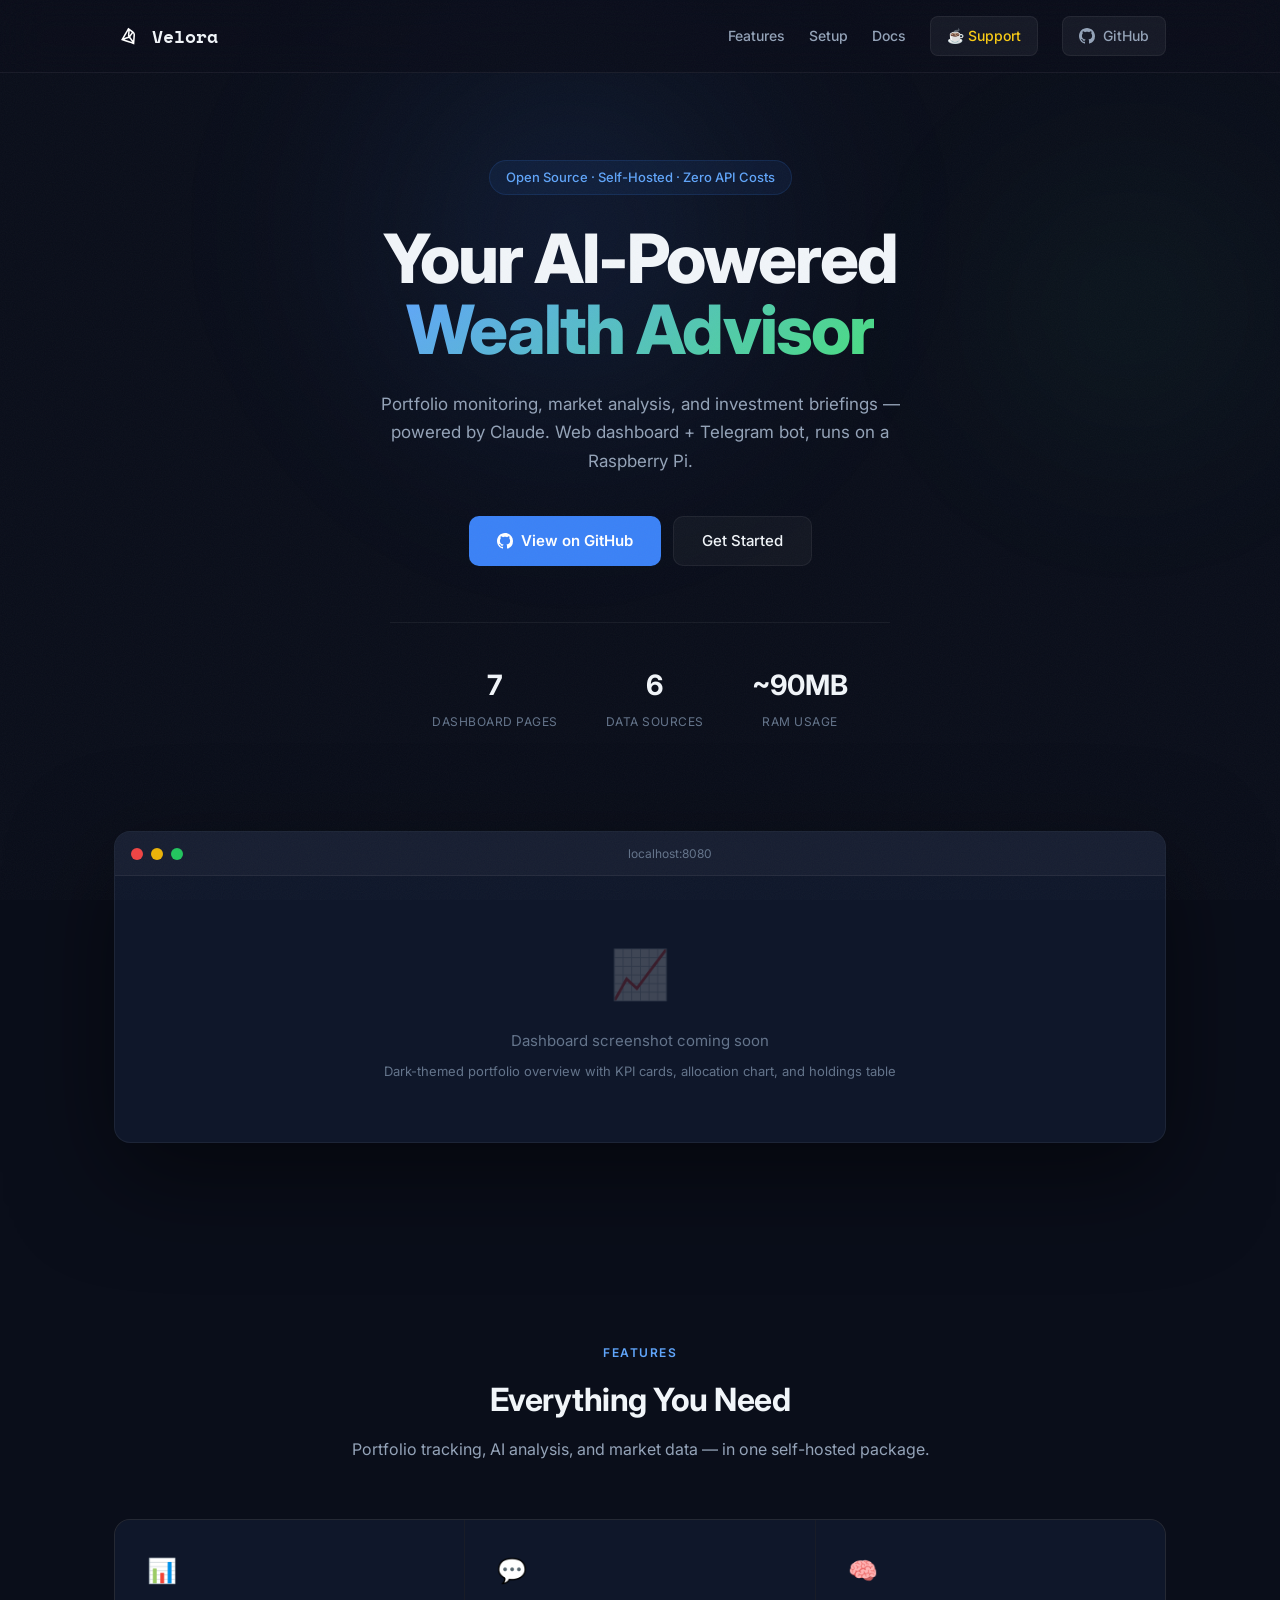
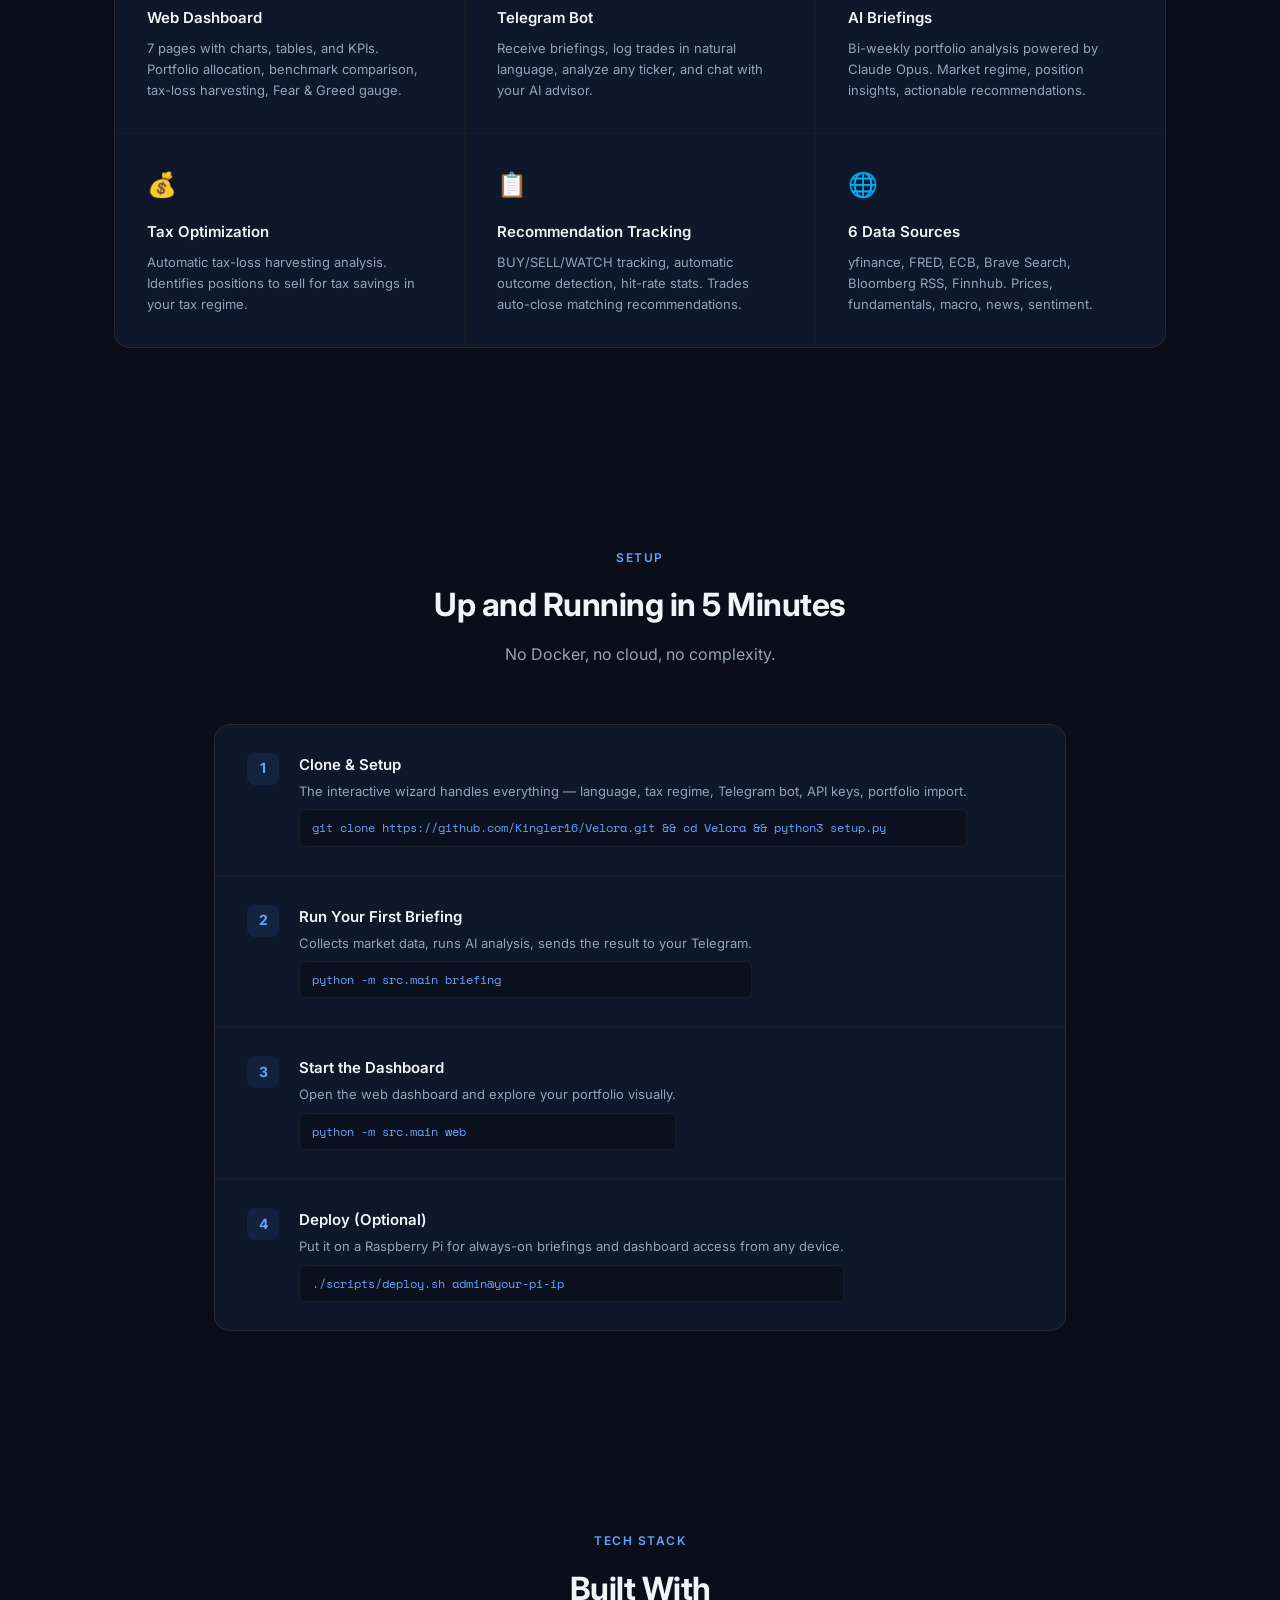
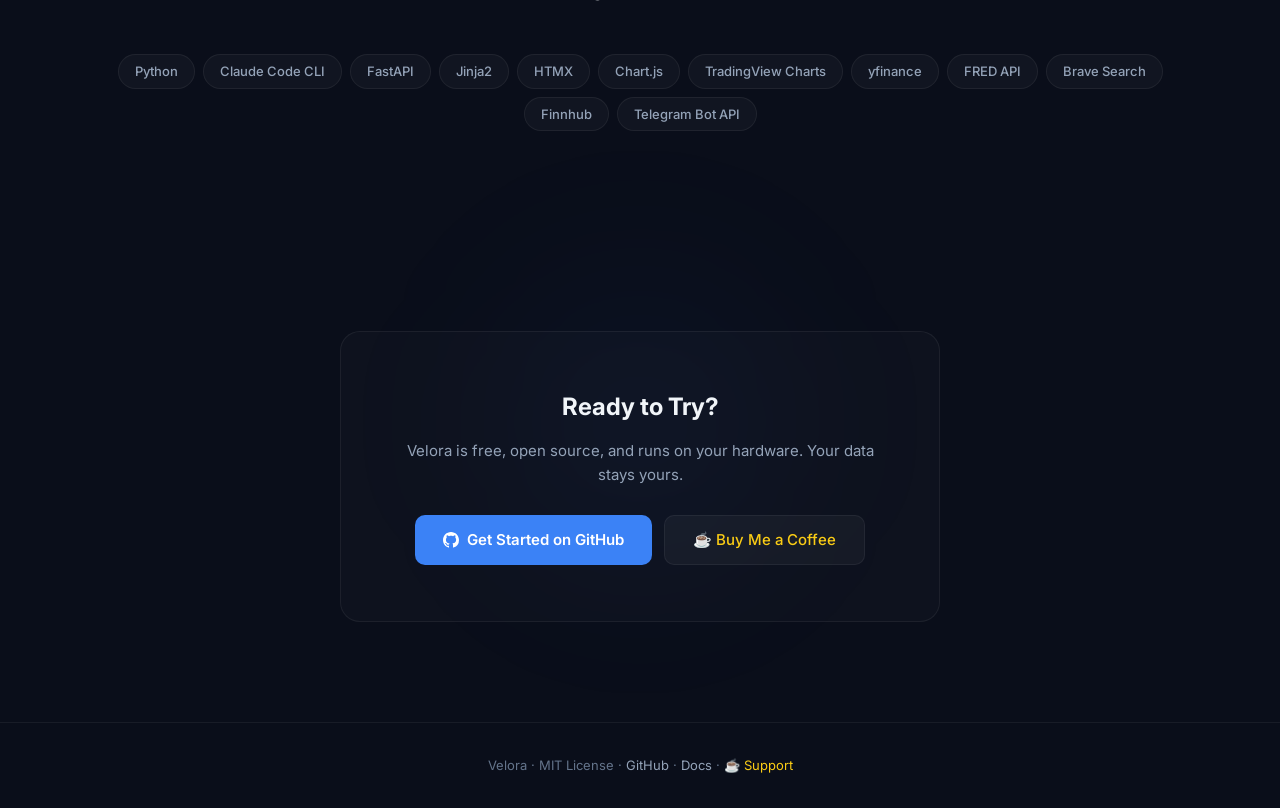
==== docs/index.html @ 0d7aa4a7 "Favicon: Multi-Size-PNGs + SVG mit evenodd-Cutouts für jeden Tab-BG Browser-Tabs zeigten das alte Lo" ====
<!DOCTYPE html>
<html lang="en">
<head>
    <meta charset="UTF-8">
    <meta name="viewport" content="width=device-width, initial-scale=1.0">
    <title>Velora — AI-Powered Wealth Advisor</title>
    <meta name="description" content="Self-hosted AI wealth advisor with web dashboard and Telegram bot. Portfolio tracking, market analysis, and investment briefings powered by Claude.">
    <meta property="og:title" content="Velora — AI-Powered Wealth Advisor">
    <meta property="og:description" content="Self-hosted portfolio tracker with AI briefings, dark-themed dashboard, and Telegram bot. Runs on Raspberry Pi.">
    <meta property="og:type" content="website">
    <meta property="og:url" content="https://kingler16.github.io/velora">
    <link rel="icon" type="image/svg+xml" href="logo.svg?v=3">
    <link rel="icon" type="image/png" sizes="32x32" href="favicon-32.png?v=3">
    <link rel="apple-touch-icon" sizes="180x180" href="apple-touch-icon.png?v=3">
    <link rel="shortcut icon" href="favicon-32.png?v=3">
    <link rel="preconnect" href="https://fonts.googleapis.com">
    <link href="https://fonts.googleapis.com/css2?family=Inter:wght@400;500;600;700;800&family=Space+Mono:wght@700&display=swap" rel="stylesheet">
    <style>
        :root {
            --bg: #0a0e1a;
            --bg2: #0f172a;
            --bg3: #1e293b;
            --border: rgba(255,255,255,0.06);
            --text: #f1f5f9;
            --text2: #94a3b8;
            --text3: #64748b;
            --accent: #3b82f6;
            --accent2: #60a5fa;
            --green: #4ade80;
        }

        * { margin: 0; padding: 0; box-sizing: border-box; }

        body {
            font-family: 'Inter', -apple-system, sans-serif;
            background: var(--bg);
            color: var(--text);
            line-height: 1.6;
            overflow-x: hidden;
        }

        /* ─── Grain Overlay ─── */
        body::after {
            content: '';
            position: fixed;
            inset: 0;
            z-index: 9999;
            pointer-events: none;
            opacity: 0.035;
            background-image: url("data:image/svg+xml,%3Csvg viewBox='0 0 256 256' xmlns='http://www.w3.org/2000/svg'%3E%3Cfilter id='noise'%3E%3CfeTurbulence type='fractalNoise' baseFrequency='0.9' numOctaves='4' stitchTiles='stitch'/%3E%3C/filter%3E%3Crect width='100%25' height='100%25' filter='url(%23noise)'/%3E%3C/svg%3E");
            background-repeat: repeat;
            background-size: 256px;
        }

        /* ─── Nav ─── */
        nav {
            position: fixed;
            top: 0;
            width: 100%;
            z-index: 100;
            padding: 16px 0;
            background: rgba(10, 14, 26, 0.7);
            backdrop-filter: blur(24px);
            -webkit-backdrop-filter: blur(24px);
            border-bottom: 1px solid var(--border);
        }

        .nav-inner {
            max-width: 1100px;
            margin: 0 auto;
            padding: 0 24px;
            display: flex;
            justify-content: space-between;
            align-items: center;
        }

        .nav-brand {
            font-family: 'Space Mono', monospace;
            font-size: 18px;
            font-weight: 700;
            color: var(--text);
            text-decoration: none;
            display: flex;
            align-items: center;
            gap: 10px;
        }

        .nav-logo {
            width: 28px;
            height: 28px;
            display: flex;
            align-items: center;
            justify-content: center;
        }

        .nav-logo svg { width: 100%; height: 100%; }

        .nav-links {
            display: flex;
            gap: 24px;
            align-items: center;
        }

        .nav-links a {
            color: var(--text2);
            text-decoration: none;
            font-size: 14px;
            font-weight: 500;
            transition: color 0.2s;
        }

        .nav-links a:hover { color: var(--text); }

        .btn-nav {
            display: inline-flex;
            align-items: center;
            gap: 8px;
            padding: 8px 16px;
            background: rgba(255,255,255,0.05);
            border: 1px solid var(--border);
            border-radius: 8px;
            color: var(--text);
            text-decoration: none;
            font-size: 14px;
            font-weight: 500;
            transition: all 0.2s;
        }

        .btn-nav:hover { background: rgba(255,255,255,0.08); }

        /* ─── Hero ─── */
        .hero {
            padding: 160px 24px 100px;
            text-align: center;
            position: relative;
            overflow: hidden;
        }

        /* Grainy gradient blobs */
        .hero::before {
            content: '';
            position: absolute;
            top: -120px;
            left: 50%;
            transform: translateX(-60%);
            width: 700px;
            height: 700px;
            background: radial-gradient(circle, rgba(59, 130, 246, 0.12) 0%, rgba(59, 130, 246, 0.03) 40%, transparent 70%);
            filter: blur(60px);
            pointer-events: none;
        }

        .hero::after {
            content: '';
            position: absolute;
            top: 60px;
            right: -100px;
            width: 500px;
            height: 500px;
            background: radial-gradient(circle, rgba(74, 222, 128, 0.06) 0%, transparent 60%);
            filter: blur(80px);
            pointer-events: none;
        }

        .hero-content { position: relative; z-index: 1; }

        .hero-badge {
            display: inline-flex;
            align-items: center;
            gap: 8px;
            padding: 6px 16px;
            background: rgba(59, 130, 246, 0.08);
            border: 1px solid rgba(59, 130, 246, 0.15);
            border-radius: 100px;
            font-size: 13px;
            font-weight: 500;
            color: var(--accent2);
            margin-bottom: 28px;
        }

        .hero h1 {
            font-size: clamp(38px, 6vw, 68px);
            font-weight: 800;
            letter-spacing: -2px;
            line-height: 1.05;
            margin-bottom: 24px;
        }

        .hero h1 .gradient {
            background: linear-gradient(135deg, var(--accent2), var(--green));
            -webkit-background-clip: text;
            -webkit-text-fill-color: transparent;
            background-clip: text;
        }

        .hero p {
            font-size: 17px;
            color: var(--text2);
            max-width: 560px;
            margin: 0 auto 40px;
            line-height: 1.7;
        }

        .hero-buttons {
            display: flex;
            gap: 12px;
            justify-content: center;
            flex-wrap: wrap;
        }

        .btn-primary {
            display: inline-flex;
            align-items: center;
            gap: 8px;
            padding: 12px 28px;
            background: var(--accent);
            border-radius: 10px;
            color: white;
            text-decoration: none;
            font-size: 15px;
            font-weight: 600;
            transition: all 0.2s;
        }

        .btn-primary:hover { background: var(--accent2); transform: translateY(-1px); }

        .btn-secondary {
            display: inline-flex;
            align-items: center;
            gap: 8px;
            padding: 12px 28px;
            background: rgba(255,255,255,0.04);
            border: 1px solid var(--border);
            border-radius: 10px;
            color: var(--text);
            text-decoration: none;
            font-size: 15px;
            font-weight: 500;
            transition: all 0.2s;
        }

        .btn-secondary:hover { background: rgba(255,255,255,0.07); }

        .hero-stats {
            display: flex;
            gap: 48px;
            justify-content: center;
            margin-top: 56px;
            padding-top: 40px;
            border-top: 1px solid var(--border);
            max-width: 500px;
            margin-left: auto;
            margin-right: auto;
        }

        .stat-value { font-size: 28px; font-weight: 700; }
        .stat-label { font-size: 12px; color: var(--text3); margin-top: 4px; text-transform: uppercase; letter-spacing: 0.5px; }

        /* ─── Screenshot ─── */
        .screenshot-section {
            padding: 0 24px 100px;
            max-width: 1100px;
            margin: 0 auto;
        }

        .screenshot-wrapper {
            border-radius: 16px;
            border: 1px solid var(--border);
            overflow: hidden;
            box-shadow: 0 32px 100px rgba(0, 0, 0, 0.5);
            background: var(--bg2);
        }

        .screenshot-bar {
            display: flex;
            align-items: center;
            gap: 8px;
            padding: 12px 16px;
            background: rgba(255,255,255,0.03);
            border-bottom: 1px solid var(--border);
        }

        .screenshot-dot { width: 12px; height: 12px; border-radius: 50%; }

        .screenshot-url {
            flex: 1;
            text-align: center;
            font-size: 12px;
            color: var(--text3);
        }

        .screenshot-placeholder {
            padding: 60px 40px;
            text-align: center;
            color: var(--text3);
            font-size: 15px;
        }

        /* ─── Features ─── */
        .features {
            padding: 100px 24px;
            max-width: 1100px;
            margin: 0 auto;
        }

        .section-label {
            font-size: 12px;
            font-weight: 600;
            text-transform: uppercase;
            letter-spacing: 1.5px;
            color: var(--accent2);
            text-align: center;
            margin-bottom: 12px;
        }

        .section-title {
            font-size: 32px;
            font-weight: 700;
            text-align: center;
            margin-bottom: 12px;
            letter-spacing: -0.5px;
        }

        .section-sub {
            font-size: 16px;
            color: var(--text2);
            text-align: center;
            margin-bottom: 56px;
        }

        .features-grid {
            display: grid;
            grid-template-columns: repeat(3, 1fr);
            gap: 1px;
            background: var(--border);
            border: 1px solid var(--border);
            border-radius: 16px;
            overflow: hidden;
        }

        .feature-card {
            background: var(--bg2);
            padding: 32px;
            transition: background 0.2s;
        }

        .feature-card:hover { background: rgba(15, 23, 42, 0.8); }

        .feature-icon {
            font-size: 24px;
            margin-bottom: 16px;
        }

        .feature-card h3 {
            font-size: 15px;
            font-weight: 600;
            margin-bottom: 8px;
        }

        .feature-card p {
            font-size: 13px;
            color: var(--text2);
            line-height: 1.6;
        }

        /* ─── How It Works ─── */
        .how-it-works {
            padding: 100px 24px;
            max-width: 900px;
            margin: 0 auto;
        }

        .steps {
            display: grid;
            gap: 2px;
            margin-top: 56px;
            background: var(--border);
            border-radius: 16px;
            overflow: hidden;
            border: 1px solid var(--border);
        }

        .step {
            display: flex;
            gap: 20px;
            align-items: flex-start;
            padding: 28px 32px;
            background: var(--bg2);
        }

        .step-num {
            width: 32px;
            height: 32px;
            background: rgba(59, 130, 246, 0.1);
            border-radius: 8px;
            display: flex;
            align-items: center;
            justify-content: center;
            font-size: 14px;
            font-weight: 700;
            color: var(--accent2);
            flex-shrink: 0;
        }

        .step-content h3 { font-size: 15px; font-weight: 600; margin-bottom: 4px; }
        .step-content p { font-size: 13px; color: var(--text2); }

        .step-code {
            margin-top: 8px;
            padding: 8px 12px;
            background: rgba(0,0,0,0.3);
            border: 1px solid var(--border);
            border-radius: 6px;
            font-family: 'Space Mono', 'SF Mono', monospace;
            font-size: 12px;
            color: var(--accent2);
        }

        /* ─── Tech Stack ─── */
        .tech-stack {
            padding: 100px 24px;
            max-width: 1100px;
            margin: 0 auto;
        }

        .tech-grid {
            display: flex;
            flex-wrap: wrap;
            gap: 8px;
            justify-content: center;
            margin-top: 40px;
        }

        .tech-tag {
            padding: 6px 16px;
            background: rgba(255,255,255,0.03);
            border: 1px solid var(--border);
            border-radius: 100px;
            font-size: 13px;
            font-weight: 500;
            color: var(--text2);
        }

        /* ─── CTA ─── */
        .cta {
            padding: 100px 24px;
            text-align: center;
            position: relative;
        }

        .cta::before {
            content: '';
            position: absolute;
            bottom: 100px;
            left: 50%;
            transform: translateX(-50%);
            width: 600px;
            height: 400px;
            background: radial-gradient(circle, rgba(59, 130, 246, 0.06) 0%, transparent 60%);
            filter: blur(80px);
            pointer-events: none;
        }

        .cta-box {
            max-width: 600px;
            margin: 0 auto;
            padding: 56px 48px;
            background: rgba(255,255,255,0.02);
            border: 1px solid var(--border);
            border-radius: 20px;
            position: relative;
            overflow: hidden;
        }

        .cta-box::before {
            content: '';
            position: absolute;
            top: -1px;
            left: 0;
            right: 0;
            height: 1px;
            background: linear-gradient(90deg, transparent, var(--accent), transparent);
        }

        .cta h2 { font-size: 24px; font-weight: 700; margin-bottom: 12px; }
        .cta p { font-size: 15px; color: var(--text2); margin-bottom: 28px; }

        /* ─── Footer ─── */
        footer {
            padding: 32px 24px;
            text-align: center;
            font-size: 13px;
            color: var(--text3);
            border-top: 1px solid var(--border);
        }

        footer a { color: var(--text2); text-decoration: none; }
        footer a:hover { color: var(--text); }

        /* ─── Responsive ─── */
        @media (max-width: 768px) {
            .features-grid { grid-template-columns: 1fr; }
            .hero-stats { gap: 24px; }
            .nav-links { display: none; }
        }

        @media (max-width: 480px) {
            .hero h1 { font-size: 32px; }
            .hero-buttons { flex-direction: column; align-items: center; }
            .step { flex-direction: column; gap: 12px; }
        }
    </style>
</head>
<body>

<!-- Nav -->
<nav>
    <div class="nav-inner">
        <a href="#" class="nav-brand">
            <div class="nav-logo"><svg viewBox="0 0 2048 2048"><path fill="#ffffff" fill-rule="evenodd" transform="matrix(0.999999 0.0015439 -0.0015439 0.999999 3.16211 0)" d="M1041.98 416.742C1074.01 441.607 1107.58 466.052 1140.05 490.534L1321.44 627.633L1391.64 680.601C1418.19 700.639 1446.27 720.963 1468.31 746.188C1503.13 786.513 1525.37 836.157 1532.29 888.985C1538.15 931.972 1532.99 980.564 1529.87 1024.19L1518.85 1171.86L1483.48 1637.31C1453.32 1625.45 1411.48 1613.15 1379.97 1602.11C1297.68 1573.27 1213.63 1546.87 1131.44 1517.77C1050.05 1491.44 967.012 1461.9 885.821 1434.44L517.739 1309.7C545.59 1261.47 573.754 1213.42 602.228 1165.55L769.586 880.258L946.234 579.714C977.953 525.734 1009.61 470.181 1041.98 416.742Z M1100.19 1160.16C1105.33 1162.64 1326.18 1443.46 1351.86 1473.51C1333.96 1468.45 1302.53 1456.44 1283.8 1450.09C1224.23 1429.37 1164.54 1409.02 1104.72 1389.05C1071.14 1378.95 1028.86 1363.16 994.885 1351.55L770.822 1274.92C800.483 1265.13 832.285 1253.27 862.113 1242.91L1100.19 1160.16Z M1388.18 826.603C1415.69 858.213 1424.15 915.626 1420.4 955.939C1417.48 987.318 1414.85 1018.99 1412.61 1050.4L1392.4 1342.2C1386.02 1335.5 1375.54 1321.07 1369.15 1313.07L1319.27 1251.06L1192.04 1093.45C1260.17 1008.51 1321.45 911.945 1388.18 826.603Z M1032.22 662.594C1038.91 680.501 1035.35 715.14 1033.53 734.057C1029.57 774 1025.41 813.922 1021.04 853.821C1012.54 932.314 1002.63 984.888 1039.89 1060.69C1005.96 1073.97 965.211 1087.01 930.477 1099.15L752.679 1161.98C744.955 1164.67 737.199 1167.27 729.413 1169.78C740.227 1149.78 755.237 1126.07 767.073 1106.26L836.782 989.445L1032.22 662.594Z M1143.51 636.445C1156.88 644.596 1182.49 664.665 1195.65 674.624C1230.41 700.957 1264.89 727.667 1299.07 754.75C1287.35 768.991 1273.7 788.79 1262.91 803.95L1194.24 902.519C1175.1 929.588 1153.47 959.712 1133.39 985.91C1120.04 935.72 1128.13 918.168 1133.08 867.244L1141.96 773.391C1147.11 718.632 1151.63 691.222 1143.51 636.445Z"/></svg></div>
            Velora
        </a>
        <div class="nav-links">
            <a href="#features">Features</a>
            <a href="#how-it-works">Setup</a>
            <a href="https://github.com/Kingler16/Velora/wiki">Docs</a>
            <a href="https://buymeacoffee.com/kingler16" class="btn-nav" style="color: #facc15;">&#9749; Support</a>
            <a href="https://github.com/Kingler16/Velora" class="btn-nav">
                <svg width="16" height="16" viewBox="0 0 16 16" fill="currentColor"><path d="M8 0C3.58 0 0 3.58 0 8c0 3.54 2.29 6.53 5.47 7.59.4.07.55-.17.55-.38 0-.19-.01-.82-.01-1.49-2.01.37-2.53-.49-2.69-.94-.09-.23-.48-.94-.82-1.13-.28-.15-.68-.52-.01-.53.63-.01 1.08.58 1.23.82.72 1.21 1.87.87 2.33.66.07-.52.28-.87.51-1.07-1.78-.2-3.64-.89-3.64-3.95 0-.87.31-1.59.82-2.15-.08-.2-.36-1.02.08-2.12 0 0 .67-.21 2.2.82.64-.18 1.32-.27 2-.27.68 0 1.36.09 2 .27 1.53-1.04 2.2-.82 2.2-.82.44 1.1.16 1.92.08 2.12.51.56.82 1.27.82 2.15 0 3.07-1.87 3.75-3.65 3.95.29.25.54.73.54 1.48 0 1.07-.01 1.93-.01 2.2 0 .21.15.46.55.38A8.013 8.013 0 0016 8c0-4.42-3.58-8-8-8z"/></svg>
                GitHub
            </a>
        </div>
    </div>
</nav>

<!-- Hero -->
<section class="hero">
    <div class="hero-content">
        <div class="hero-badge">Open Source &middot; Self-Hosted &middot; Zero API Costs</div>
        <h1>Your AI-Powered<br><span class="gradient">Wealth Advisor</span></h1>
        <p>Portfolio monitoring, market analysis, and investment briefings — powered by Claude. Web dashboard + Telegram bot, runs on a Raspberry Pi.</p>
        <div class="hero-buttons">
            <a href="https://github.com/Kingler16/Velora" class="btn-primary">
                <svg width="16" height="16" viewBox="0 0 16 16" fill="currentColor"><path d="M8 0C3.58 0 0 3.58 0 8c0 3.54 2.29 6.53 5.47 7.59.4.07.55-.17.55-.38 0-.19-.01-.82-.01-1.49-2.01.37-2.53-.49-2.69-.94-.09-.23-.48-.94-.82-1.13-.28-.15-.68-.52-.01-.53.63-.01 1.08.58 1.23.82.72 1.21 1.87.87 2.33.66.07-.52.28-.87.51-1.07-1.78-.2-3.64-.89-3.64-3.95 0-.87.31-1.59.82-2.15-.08-.2-.36-1.02.08-2.12 0 0 .67-.21 2.2.82.64-.18 1.32-.27 2-.27.68 0 1.36.09 2 .27 1.53-1.04 2.2-.82 2.2-.82.44 1.1.16 1.92.08 2.12.51.56.82 1.27.82 2.15 0 3.07-1.87 3.75-3.65 3.95.29.25.54.73.54 1.48 0 1.07-.01 1.93-.01 2.2 0 .21.15.46.55.38A8.013 8.013 0 0016 8c0-4.42-3.58-8-8-8z"/></svg>
                View on GitHub
            </a>
            <a href="https://github.com/Kingler16/Velora/wiki/Getting-Started" class="btn-secondary">Get Started</a>
        </div>
        <div class="hero-stats">
            <div>
                <div class="stat-value">7</div>
                <div class="stat-label">Dashboard Pages</div>
            </div>
            <div>
                <div class="stat-value">6</div>
                <div class="stat-label">Data Sources</div>
            </div>
            <div>
                <div class="stat-value">~90MB</div>
                <div class="stat-label">RAM Usage</div>
            </div>
        </div>
    </div>
</section>

<!-- Screenshot -->
<section class="screenshot-section">
    <div class="screenshot-wrapper">
        <div class="screenshot-bar">
            <div class="screenshot-dot" style="background:#ef4444;"></div>
            <div class="screenshot-dot" style="background:#eab308;"></div>
            <div class="screenshot-dot" style="background:#22c55e;"></div>
            <div class="screenshot-url">localhost:8080</div>
        </div>
        <div class="screenshot-placeholder">
            <p style="font-size: 48px; margin-bottom: 16px; opacity: 0.2;">&#128200;</p>
            <p>Dashboard screenshot coming soon</p>
            <p style="font-size: 13px; margin-top: 8px;">Dark-themed portfolio overview with KPI cards, allocation chart, and holdings table</p>
        </div>
    </div>
</section>

<!-- Features -->
<section class="features" id="features">
    <p class="section-label">Features</p>
    <h2 class="section-title">Everything You Need</h2>
    <p class="section-sub">Portfolio tracking, AI analysis, and market data — in one self-hosted package.</p>

    <div class="features-grid">
        <div class="feature-card">
            <div class="feature-icon">&#128202;</div>
            <h3>Web Dashboard</h3>
            <p>7 pages with charts, tables, and KPIs. Portfolio allocation, benchmark comparison, tax-loss harvesting, Fear & Greed gauge.</p>
        </div>
        <div class="feature-card">
            <div class="feature-icon">&#128172;</div>
            <h3>Telegram Bot</h3>
            <p>Receive briefings, log trades in natural language, analyze any ticker, and chat with your AI advisor.</p>
        </div>
        <div class="feature-card">
            <div class="feature-icon">&#129504;</div>
            <h3>AI Briefings</h3>
            <p>Bi-weekly portfolio analysis powered by Claude Opus. Market regime, position insights, actionable recommendations.</p>
        </div>
        <div class="feature-card">
            <div class="feature-icon">&#128176;</div>
            <h3>Tax Optimization</h3>
            <p>Automatic tax-loss harvesting analysis. Identifies positions to sell for tax savings in your tax regime.</p>
        </div>
        <div class="feature-card">
            <div class="feature-icon">&#128203;</div>
            <h3>Recommendation Tracking</h3>
            <p>BUY/SELL/WATCH tracking, automatic outcome detection, hit-rate stats. Trades auto-close matching recommendations.</p>
        </div>
        <div class="feature-card">
            <div class="feature-icon">&#127760;</div>
            <h3>6 Data Sources</h3>
            <p>yfinance, FRED, ECB, Brave Search, Bloomberg RSS, Finnhub. Prices, fundamentals, macro, news, sentiment.</p>
        </div>
    </div>
</section>

<!-- How It Works -->
<section class="how-it-works" id="how-it-works">
    <p class="section-label">Setup</p>
    <h2 class="section-title">Up and Running in 5 Minutes</h2>
    <p class="section-sub">No Docker, no cloud, no complexity.</p>

    <div class="steps">
        <div class="step">
            <div class="step-num">1</div>
            <div class="step-content">
                <h3>Clone & Setup</h3>
                <p>The interactive wizard handles everything — language, tax regime, Telegram bot, API keys, portfolio import.</p>
                <div class="step-code">git clone https://github.com/Kingler16/Velora.git && cd Velora && python3 setup.py</div>
            </div>
        </div>
        <div class="step">
            <div class="step-num">2</div>
            <div class="step-content">
                <h3>Run Your First Briefing</h3>
                <p>Collects market data, runs AI analysis, sends the result to your Telegram.</p>
                <div class="step-code">python -m src.main briefing</div>
            </div>
        </div>
        <div class="step">
            <div class="step-num">3</div>
            <div class="step-content">
                <h3>Start the Dashboard</h3>
                <p>Open the web dashboard and explore your portfolio visually.</p>
                <div class="step-code">python -m src.main web</div>
            </div>
        </div>
        <div class="step">
            <div class="step-num">4</div>
            <div class="step-content">
                <h3>Deploy (Optional)</h3>
                <p>Put it on a Raspberry Pi for always-on briefings and dashboard access from any device.</p>
                <div class="step-code">./scripts/deploy.sh admin@your-pi-ip</div>
            </div>
        </div>
    </div>
</section>

<!-- Tech Stack -->
<section class="tech-stack">
    <p class="section-label">Tech Stack</p>
    <h2 class="section-title">Built With</h2>
    <div class="tech-grid">
        <span class="tech-tag">Python</span>
        <span class="tech-tag">Claude Code CLI</span>
        <span class="tech-tag">FastAPI</span>
        <span class="tech-tag">Jinja2</span>
        <span class="tech-tag">HTMX</span>
        <span class="tech-tag">Chart.js</span>
        <span class="tech-tag">TradingView Charts</span>
        <span class="tech-tag">yfinance</span>
        <span class="tech-tag">FRED API</span>
        <span class="tech-tag">Brave Search</span>
        <span class="tech-tag">Finnhub</span>
        <span class="tech-tag">Telegram Bot API</span>
    </div>
</section>

<!-- CTA -->
<section class="cta">
    <div class="cta-box">
        <h2>Ready to Try?</h2>
        <p>Velora is free, open source, and runs on your hardware. Your data stays yours.</p>
        <div style="display: flex; gap: 12px; justify-content: center; flex-wrap: wrap;">
            <a href="https://github.com/Kingler16/Velora" class="btn-primary">
                <svg width="16" height="16" viewBox="0 0 16 16" fill="currentColor"><path d="M8 0C3.58 0 0 3.58 0 8c0 3.54 2.29 6.53 5.47 7.59.4.07.55-.17.55-.38 0-.19-.01-.82-.01-1.49-2.01.37-2.53-.49-2.69-.94-.09-.23-.48-.94-.82-1.13-.28-.15-.68-.52-.01-.53.63-.01 1.08.58 1.23.82.72 1.21 1.87.87 2.33.66.07-.52.28-.87.51-1.07-1.78-.2-3.64-.89-3.64-3.95 0-.87.31-1.59.82-2.15-.08-.2-.36-1.02.08-2.12 0 0 .67-.21 2.2.82.64-.18 1.32-.27 2-.27.68 0 1.36.09 2 .27 1.53-1.04 2.2-.82 2.2-.82.44 1.1.16 1.92.08 2.12.51.56.82 1.27.82 2.15 0 3.07-1.87 3.75-3.65 3.95.29.25.54.73.54 1.48 0 1.07-.01 1.93-.01 2.2 0 .21.15.46.55.38A8.013 8.013 0 0016 8c0-4.42-3.58-8-8-8z"/></svg>
                Get Started on GitHub
            </a>
            <a href="https://buymeacoffee.com/kingler16" class="btn-secondary" style="color: #facc15;">&#9749; Buy Me a Coffee</a>
        </div>
    </div>
</section>

<!-- Footer -->
<footer>
    <p>Velora &middot; MIT License &middot; <a href="https://github.com/Kingler16/Velora">GitHub</a> &middot; <a href="https://github.com/Kingler16/Velora/wiki">Docs</a> &middot; <a href="https://buymeacoffee.com/kingler16" style="color: #facc15;">&#9749; Support</a></p>
</footer>

</body>
</html>
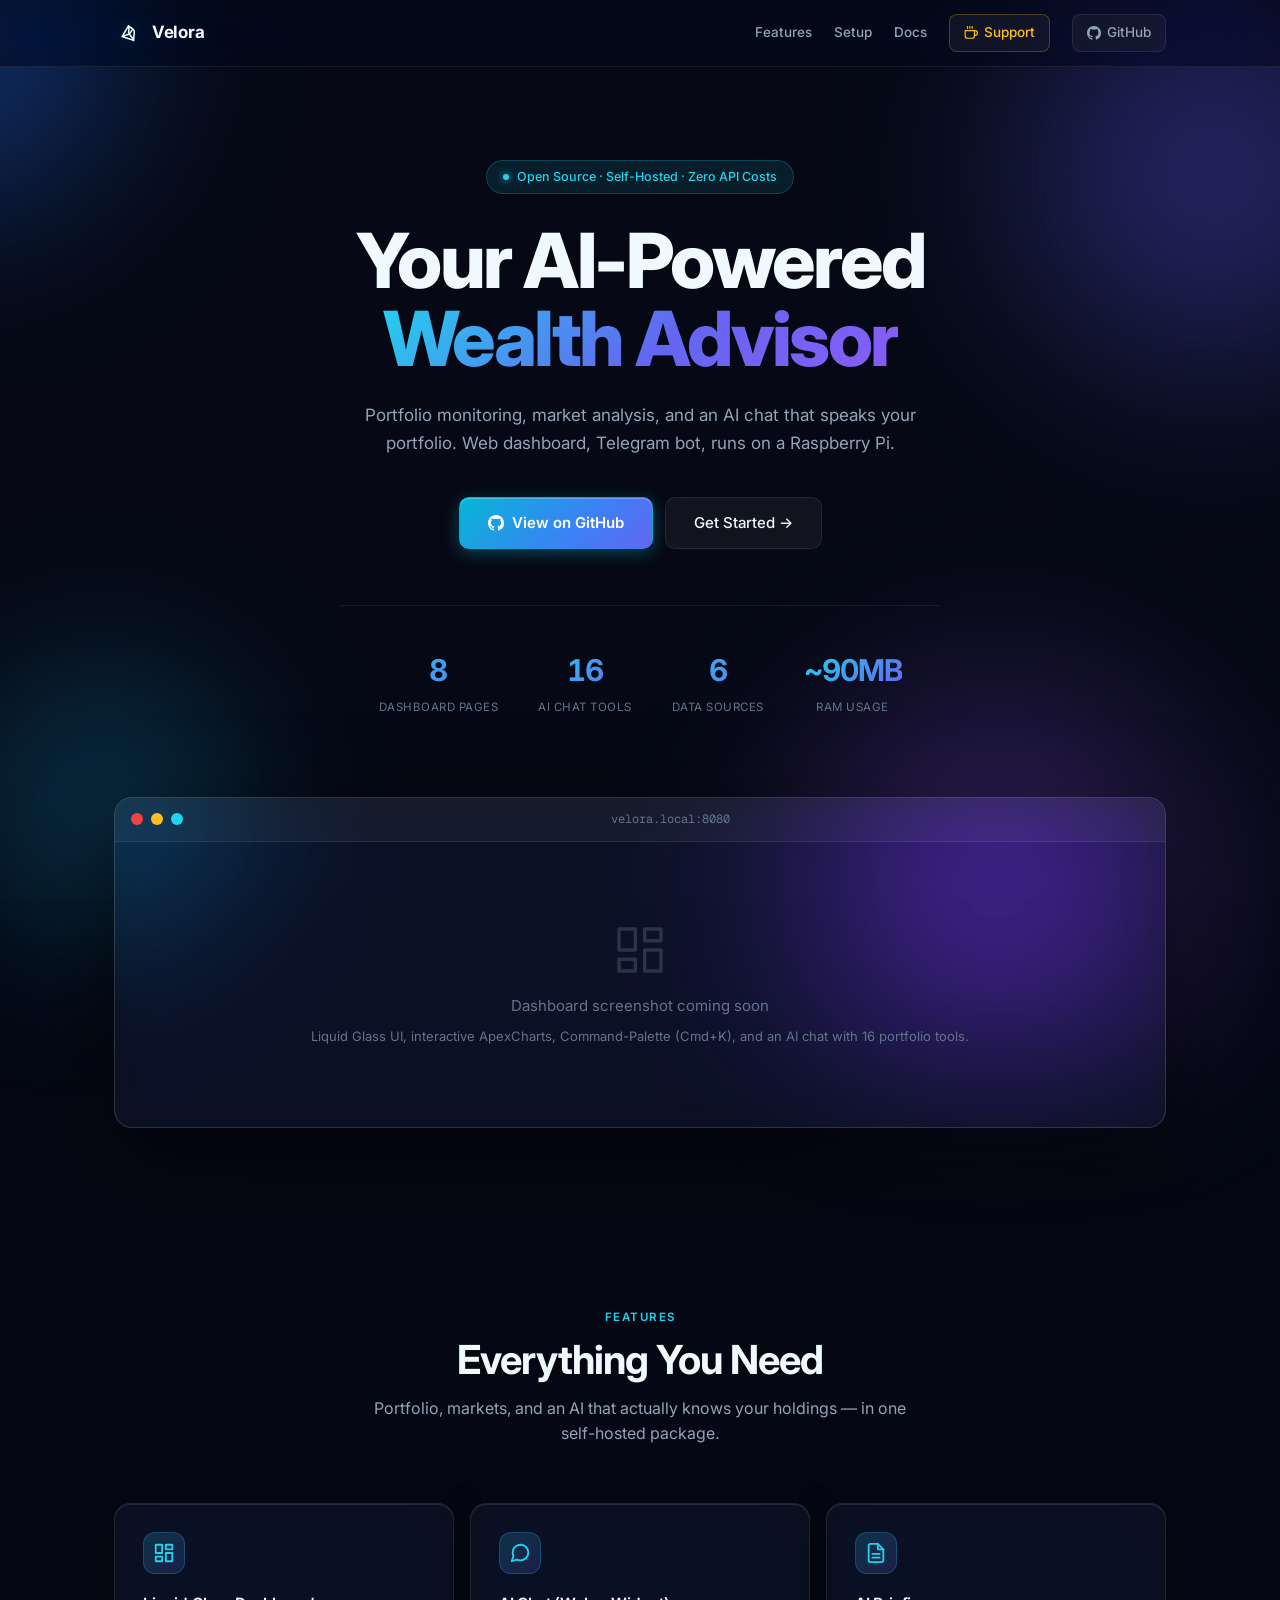
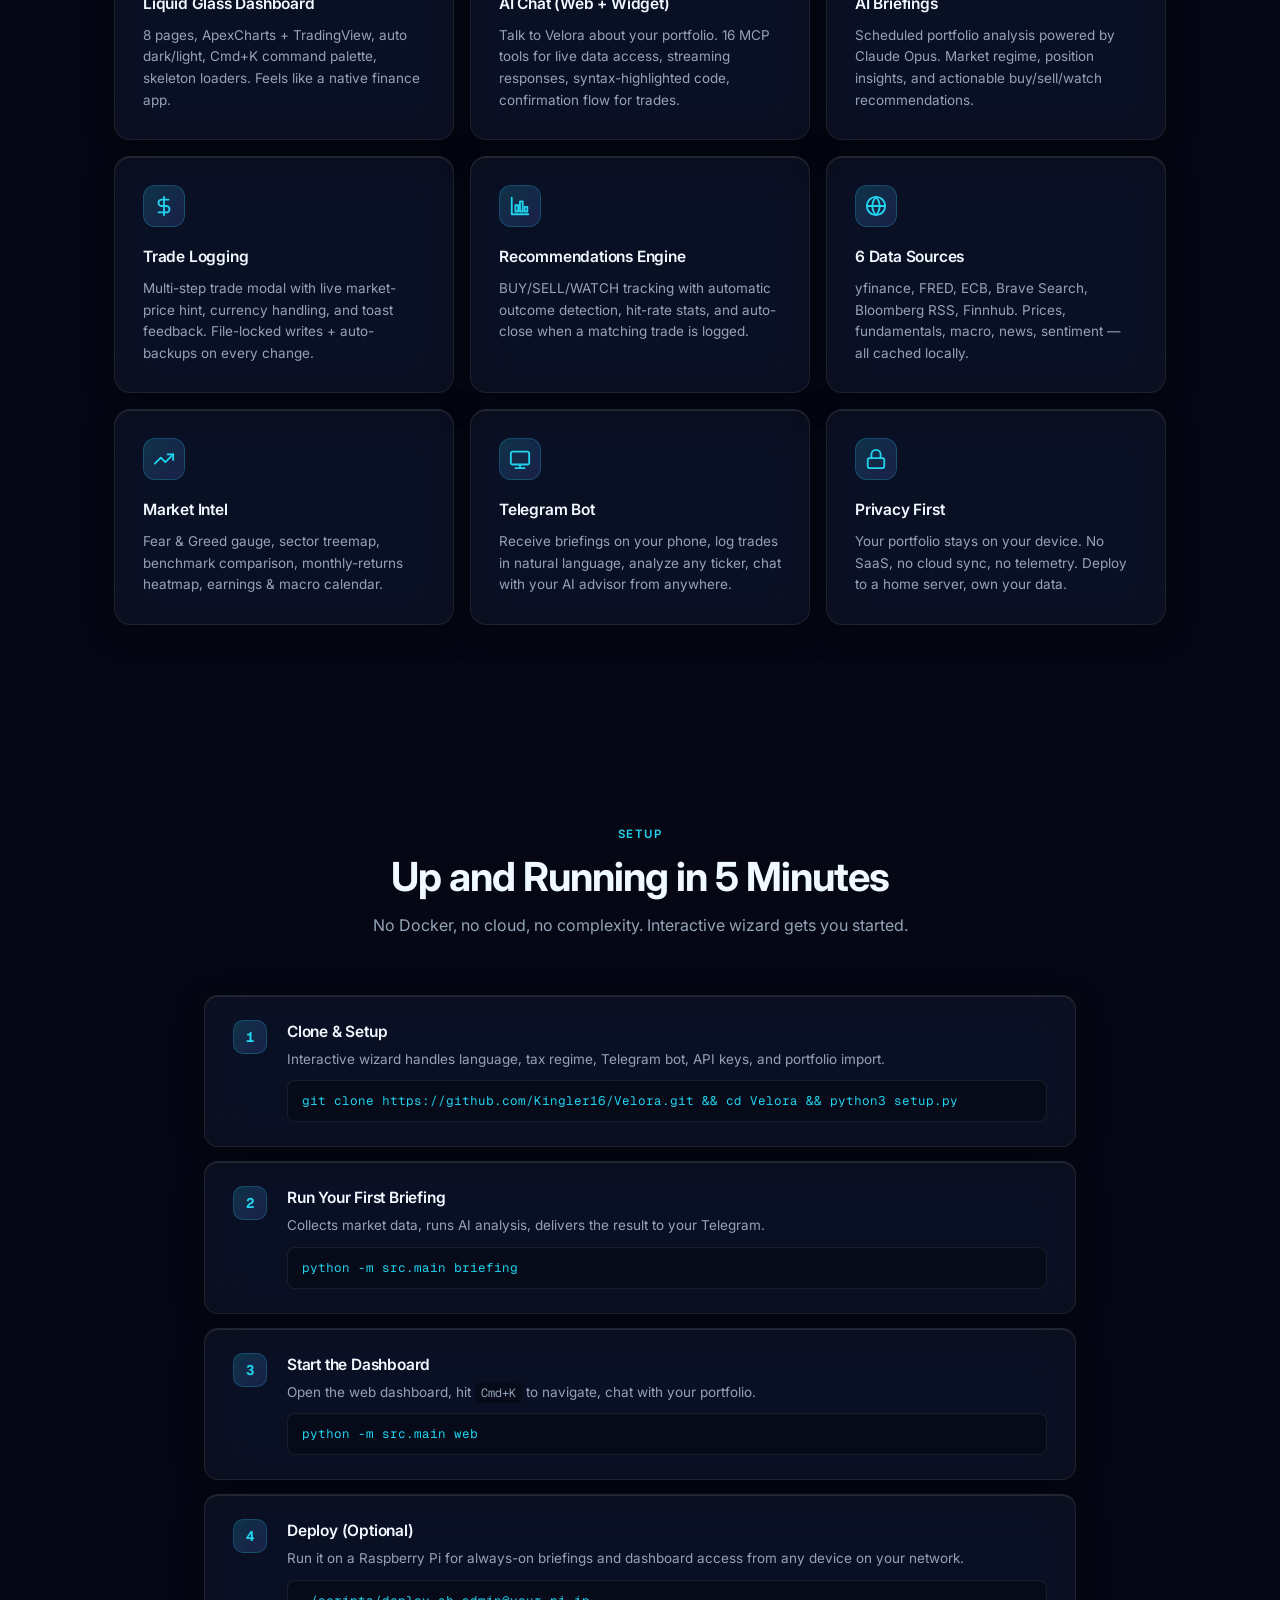
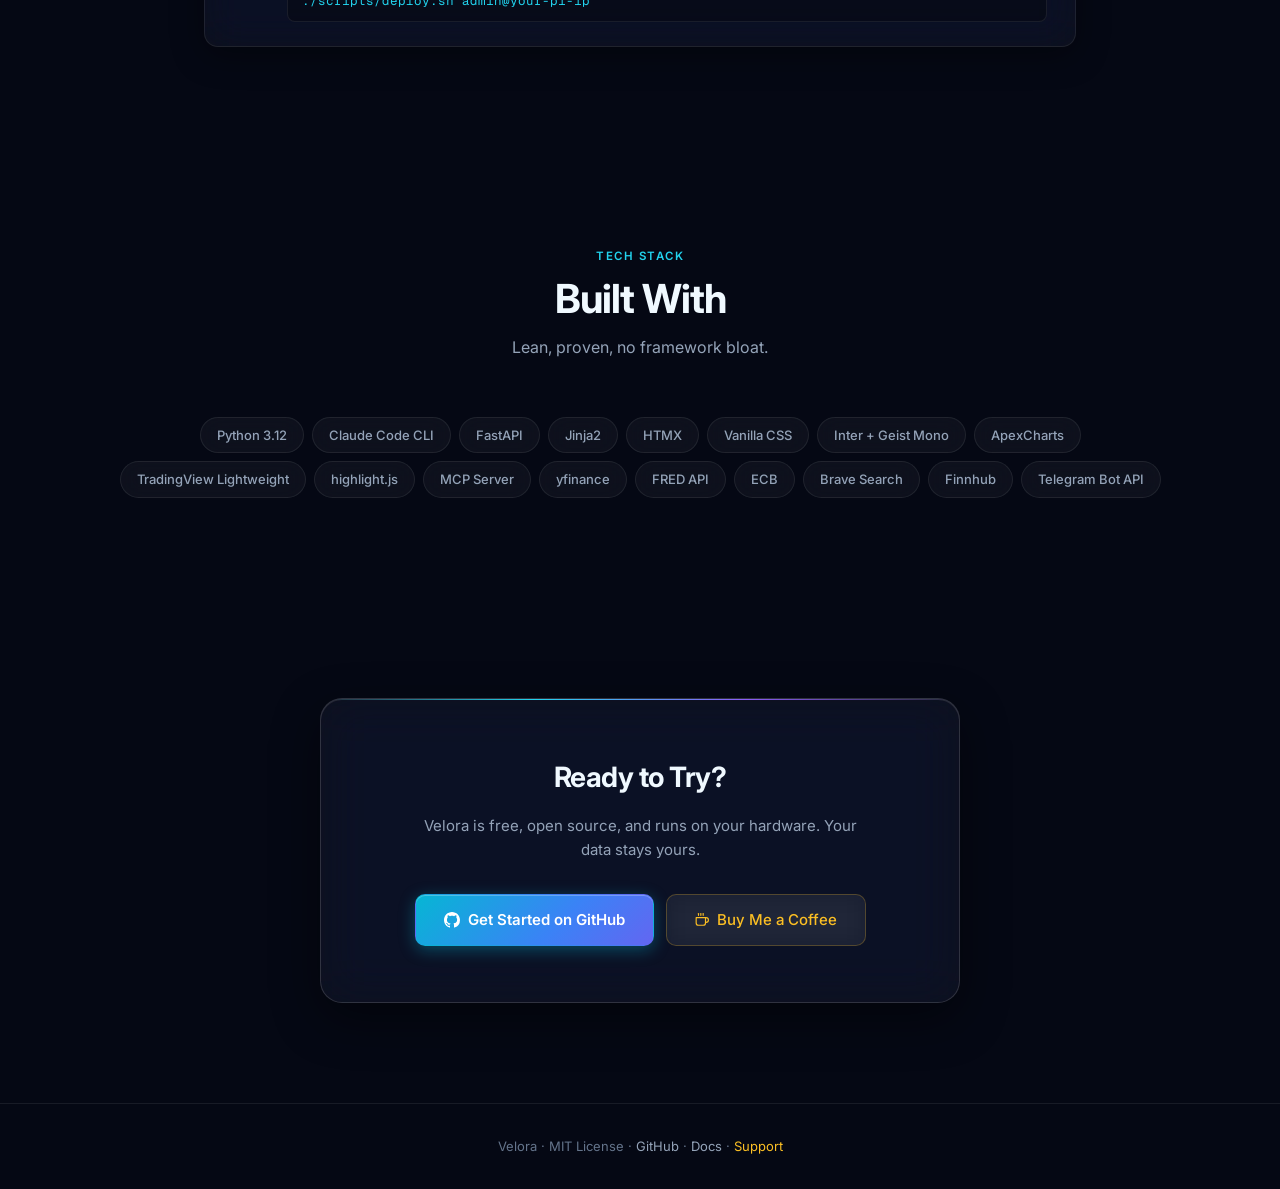
==== commit dbc35afb: "GitHub Pages: Full Redesign — match Velora UI v2 (Blue/Purple, Glass, Inter) Design: - Background: g" ====
--- a/docs/index.html
+++ b/docs/index.html
@@ -4,52 +4,95 @@
     <meta charset="UTF-8">
     <meta name="viewport" content="width=device-width, initial-scale=1.0">
     <title>Velora — AI-Powered Wealth Advisor</title>
-    <meta name="description" content="Self-hosted AI wealth advisor with web dashboard and Telegram bot. Portfolio tracking, market analysis, and investment briefings powered by Claude.">
+    <meta name="description" content="Self-hosted AI wealth advisor with web dashboard, chat, and Telegram bot. Portfolio tracking, market analysis, and interactive charts powered by Claude.">
+    <meta name="theme-color" content="#050814">
     <meta property="og:title" content="Velora — AI-Powered Wealth Advisor">
-    <meta property="og:description" content="Self-hosted portfolio tracker with AI briefings, dark-themed dashboard, and Telegram bot. Runs on Raspberry Pi.">
+    <meta property="og:description" content="Self-hosted portfolio tracker with AI briefings, glass-themed dashboard, web chat, and Telegram bot. Runs on a Raspberry Pi.">
     <meta property="og:type" content="website">
-    <meta property="og:url" content="https://kingler16.github.io/velora">
+    <meta property="og:url" content="https://kingler16.github.io/Velora">
     <link rel="icon" type="image/svg+xml" href="logo.svg?v=3">
     <link rel="icon" type="image/png" sizes="32x32" href="favicon-32.png?v=3">
     <link rel="apple-touch-icon" sizes="180x180" href="apple-touch-icon.png?v=3">
     <link rel="shortcut icon" href="favicon-32.png?v=3">
     <link rel="preconnect" href="https://fonts.googleapis.com">
-    <link href="https://fonts.googleapis.com/css2?family=Inter:wght@400;500;600;700;800&family=Space+Mono:wght@700&display=swap" rel="stylesheet">
+    <link rel="preconnect" href="https://fonts.gstatic.com" crossorigin>
+    <link href="https://fonts.googleapis.com/css2?family=Inter:wght@400;500;600;700;800&family=Geist+Mono:wght@400;500;600&display=swap" rel="stylesheet">
     <style>
         :root {
-            --bg: #0a0e1a;
-            --bg2: #0f172a;
-            --bg3: #1e293b;
-            --border: rgba(255,255,255,0.06);
-            --text: #f1f5f9;
+            --bg: #050814;
+            --bg2: rgba(255,255,255,0.04);
+            --bg3: rgba(255,255,255,0.07);
+            --border: rgba(255,255,255,0.08);
+            --border-strong: rgba(255,255,255,0.14);
+            --text: #f0f9ff;
             --text2: #94a3b8;
             --text3: #64748b;
-            --accent: #3b82f6;
-            --accent2: #60a5fa;
-            --green: #4ade80;
+            --accent: #22d3ee;
+            --accent2: #6366f1;
+            --accent3: #8b5cf6;
+            --amber: #fbbf24;
+            --glass-shadow: 0 8px 32px rgba(0, 0, 0, 0.38), inset 0 1px 0 rgba(255,255,255,0.10);
+            --ease-apple: cubic-bezier(0.16, 1, 0.3, 1);
         }
 
         * { margin: 0; padding: 0; box-sizing: border-box; }
 
+        html { scroll-behavior: smooth; }
+
         body {
-            font-family: 'Inter', -apple-system, sans-serif;
+            font-family: 'Inter', -apple-system, BlinkMacSystemFont, 'SF Pro Text', sans-serif;
             background: var(--bg);
             color: var(--text);
             line-height: 1.6;
             overflow-x: hidden;
-        }
-
-        /* ─── Grain Overlay ─── */
+            -webkit-font-smoothing: antialiased;
+            position: relative;
+            min-height: 100vh;
+        }
+
+        /* Grainy blurred gradient blobs (matching Velora UI v2) */
+        body::before {
+            content: '';
+            position: fixed;
+            inset: -20vh -20vw;
+            z-index: -2;
+            background:
+                radial-gradient(44vmin circle at 12% 18%, rgba(56, 120, 255, 0.44), transparent 62%),
+                radial-gradient(50vmin circle at 82% 28%, rgba(99, 102, 241, 0.40), transparent 65%),
+                radial-gradient(54vmin circle at 70% 85%, rgba(139, 92, 246, 0.38), transparent 60%),
+                radial-gradient(38vmin circle at 20% 78%, rgba(56, 189, 248, 0.28), transparent 58%);
+            filter: blur(70px) saturate(135%);
+            animation: blob-drift 48s ease-in-out infinite alternate;
+            pointer-events: none;
+            will-change: transform;
+        }
+
+        /* Noise overlay for the grainy feel */
         body::after {
             content: '';
             position: fixed;
             inset: 0;
-            z-index: 9999;
+            z-index: -1;
             pointer-events: none;
-            opacity: 0.035;
-            background-image: url("data:image/svg+xml,%3Csvg viewBox='0 0 256 256' xmlns='http://www.w3.org/2000/svg'%3E%3Cfilter id='noise'%3E%3CfeTurbulence type='fractalNoise' baseFrequency='0.9' numOctaves='4' stitchTiles='stitch'/%3E%3C/filter%3E%3Crect width='100%25' height='100%25' filter='url(%23noise)'/%3E%3C/svg%3E");
-            background-repeat: repeat;
-            background-size: 256px;
+            opacity: 0.04;
+            mix-blend-mode: overlay;
+            background-image: url("data:image/svg+xml;utf8,<svg xmlns='http://www.w3.org/2000/svg' width='220' height='220'><filter id='n'><feTurbulence type='fractalNoise' baseFrequency='0.9' numOctaves='2' stitchTiles='stitch'/><feColorMatrix values='0 0 0 0 1  0 0 0 0 1  0 0 0 0 1  0 0 0 1 0'/></filter><rect width='100%25' height='100%25' filter='url(%23n)'/></svg>");
+            background-size: 220px 220px;
+        }
+
+        @keyframes blob-drift {
+            0%   { transform: translate3d(0, 0, 0) rotate(0deg); }
+            50%  { transform: translate3d(-3vw, 2vh, 0) rotate(4deg); }
+            100% { transform: translate3d(2vw, -2vh, 0) rotate(-3deg); }
+        }
+
+        @media (prefers-reduced-motion: reduce) {
+            body::before { animation: none; }
+        }
+
+        ::selection {
+            background: rgba(34, 211, 238, 0.25);
+            color: var(--text);
         }
 
         /* ─── Nav ─── */
@@ -58,10 +101,10 @@
             top: 0;
             width: 100%;
             z-index: 100;
-            padding: 16px 0;
-            background: rgba(10, 14, 26, 0.7);
-            backdrop-filter: blur(24px);
-            -webkit-backdrop-filter: blur(24px);
+            padding: 14px 0;
+            background: rgba(5, 8, 20, 0.55);
+            backdrop-filter: blur(24px) saturate(180%);
+            -webkit-backdrop-filter: blur(24px) saturate(180%);
             border-bottom: 1px solid var(--border);
         }
 
@@ -75,9 +118,10 @@
         }
 
         .nav-brand {
-            font-family: 'Space Mono', monospace;
-            font-size: 18px;
+            font-family: 'Inter', sans-serif;
+            font-size: 17px;
             font-weight: 700;
+            letter-spacing: -0.3px;
             color: var(--text);
             text-decoration: none;
             display: flex;
@@ -91,22 +135,23 @@
             display: flex;
             align-items: center;
             justify-content: center;
+            filter: drop-shadow(0 0 12px rgba(34, 211, 238, 0.25));
         }
 
         .nav-logo svg { width: 100%; height: 100%; }
 
         .nav-links {
             display: flex;
-            gap: 24px;
+            gap: 22px;
             align-items: center;
         }
 
         .nav-links a {
             color: var(--text2);
             text-decoration: none;
-            font-size: 14px;
+            font-size: 13.5px;
             font-weight: 500;
-            transition: color 0.2s;
+            transition: color 0.18s var(--ease-apple);
         }
 
         .nav-links a:hover { color: var(--text); }
@@ -114,52 +159,31 @@
         .btn-nav {
             display: inline-flex;
             align-items: center;
-            gap: 8px;
-            padding: 8px 16px;
-            background: rgba(255,255,255,0.05);
+            gap: 6px;
+            padding: 7px 14px;
+            background: rgba(255, 255, 255, 0.05);
+            backdrop-filter: blur(12px);
+            -webkit-backdrop-filter: blur(12px);
             border: 1px solid var(--border);
             border-radius: 8px;
             color: var(--text);
             text-decoration: none;
-            font-size: 14px;
+            font-size: 13px;
             font-weight: 500;
-            transition: all 0.2s;
-        }
-
-        .btn-nav:hover { background: rgba(255,255,255,0.08); }
+            transition: all 0.18s var(--ease-apple);
+        }
+
+        .btn-nav:hover {
+            background: rgba(255, 255, 255, 0.09);
+            border-color: var(--border-strong);
+            transform: translateY(-1px);
+        }
 
         /* ─── Hero ─── */
         .hero {
-            padding: 160px 24px 100px;
+            padding: 160px 24px 80px;
             text-align: center;
             position: relative;
-            overflow: hidden;
-        }
-
-        /* Grainy gradient blobs */
-        .hero::before {
-            content: '';
-            position: absolute;
-            top: -120px;
-            left: 50%;
-            transform: translateX(-60%);
-            width: 700px;
-            height: 700px;
-            background: radial-gradient(circle, rgba(59, 130, 246, 0.12) 0%, rgba(59, 130, 246, 0.03) 40%, transparent 70%);
-            filter: blur(60px);
-            pointer-events: none;
-        }
-
-        .hero::after {
-            content: '';
-            position: absolute;
-            top: 60px;
-            right: -100px;
-            width: 500px;
-            height: 500px;
-            background: radial-gradient(circle, rgba(74, 222, 128, 0.06) 0%, transparent 60%);
-            filter: blur(80px);
-            pointer-events: none;
         }
 
         .hero-content { position: relative; z-index: 1; }
@@ -169,25 +193,35 @@
             align-items: center;
             gap: 8px;
             padding: 6px 16px;
-            background: rgba(59, 130, 246, 0.08);
-            border: 1px solid rgba(59, 130, 246, 0.15);
+            background: rgba(34, 211, 238, 0.10);
+            border: 1px solid rgba(34, 211, 238, 0.22);
             border-radius: 100px;
-            font-size: 13px;
+            font-size: 12.5px;
             font-weight: 500;
-            color: var(--accent2);
+            color: var(--accent);
             margin-bottom: 28px;
+            backdrop-filter: blur(8px);
+            -webkit-backdrop-filter: blur(8px);
+        }
+
+        .hero-badge .dot {
+            width: 6px;
+            height: 6px;
+            border-radius: 50%;
+            background: var(--accent);
+            box-shadow: 0 0 8px var(--accent);
         }
 
         .hero h1 {
-            font-size: clamp(38px, 6vw, 68px);
+            font-size: clamp(40px, 6.5vw, 76px);
             font-weight: 800;
-            letter-spacing: -2px;
-            line-height: 1.05;
+            letter-spacing: -2.5px;
+            line-height: 1.02;
             margin-bottom: 24px;
         }
 
         .hero h1 .gradient {
-            background: linear-gradient(135deg, var(--accent2), var(--green));
+            background: linear-gradient(135deg, #22d3ee 0%, #6366f1 55%, #8b5cf6 100%);
             -webkit-background-clip: text;
             -webkit-text-fill-color: transparent;
             background-clip: text;
@@ -196,9 +230,9 @@
         .hero p {
             font-size: 17px;
             color: var(--text2);
-            max-width: 560px;
+            max-width: 580px;
             margin: 0 auto 40px;
-            line-height: 1.7;
+            line-height: 1.65;
         }
 
         .hero-buttons {
@@ -212,63 +246,95 @@
             display: inline-flex;
             align-items: center;
             gap: 8px;
-            padding: 12px 28px;
-            background: var(--accent);
+            padding: 13px 28px;
+            background: linear-gradient(135deg, #06b6d4 0%, #3b82f6 60%, #6366f1 100%);
+            border: 1px solid transparent;
             border-radius: 10px;
             color: white;
             text-decoration: none;
             font-size: 15px;
             font-weight: 600;
-            transition: all 0.2s;
-        }
-
-        .btn-primary:hover { background: var(--accent2); transform: translateY(-1px); }
+            box-shadow: 0 4px 16px rgba(6, 182, 212, 0.35), inset 0 1px 0 rgba(255, 255, 255, 0.25);
+            transition: all 0.2s var(--ease-apple);
+        }
+
+        .btn-primary:hover {
+            box-shadow: 0 8px 24px rgba(99, 102, 241, 0.5), inset 0 1px 0 rgba(255, 255, 255, 0.3);
+            filter: brightness(1.08);
+            transform: translateY(-2px);
+        }
+
+        .btn-primary:active { transform: translateY(0) scale(0.98); }
 
         .btn-secondary {
             display: inline-flex;
             align-items: center;
             gap: 8px;
-            padding: 12px 28px;
-            background: rgba(255,255,255,0.04);
+            padding: 13px 28px;
+            background: rgba(255, 255, 255, 0.05);
+            backdrop-filter: blur(12px);
+            -webkit-backdrop-filter: blur(12px);
             border: 1px solid var(--border);
             border-radius: 10px;
             color: var(--text);
             text-decoration: none;
             font-size: 15px;
             font-weight: 500;
-            transition: all 0.2s;
-        }
-
-        .btn-secondary:hover { background: rgba(255,255,255,0.07); }
+            transition: all 0.2s var(--ease-apple);
+        }
+
+        .btn-secondary:hover {
+            background: rgba(255, 255, 255, 0.08);
+            border-color: var(--border-strong);
+            transform: translateY(-2px);
+        }
 
         .hero-stats {
             display: flex;
-            gap: 48px;
+            gap: 40px;
             justify-content: center;
             margin-top: 56px;
             padding-top: 40px;
             border-top: 1px solid var(--border);
-            max-width: 500px;
+            max-width: 600px;
             margin-left: auto;
             margin-right: auto;
         }
 
-        .stat-value { font-size: 28px; font-weight: 700; }
-        .stat-label { font-size: 12px; color: var(--text3); margin-top: 4px; text-transform: uppercase; letter-spacing: 0.5px; }
+        .stat-value {
+            font-size: 30px;
+            font-weight: 700;
+            font-variant-numeric: tabular-nums;
+            letter-spacing: -1px;
+            background: linear-gradient(135deg, var(--accent), var(--accent2));
+            -webkit-background-clip: text;
+            -webkit-text-fill-color: transparent;
+            background-clip: text;
+        }
+
+        .stat-label {
+            font-size: 11.5px;
+            color: var(--text3);
+            margin-top: 4px;
+            text-transform: uppercase;
+            letter-spacing: 0.5px;
+        }
 
         /* ─── Screenshot ─── */
         .screenshot-section {
-            padding: 0 24px 100px;
+            padding: 0 24px 80px;
             max-width: 1100px;
             margin: 0 auto;
         }
 
         .screenshot-wrapper {
-            border-radius: 16px;
-            border: 1px solid var(--border);
+            border-radius: 18px;
+            border: 1px solid var(--border-strong);
             overflow: hidden;
-            box-shadow: 0 32px 100px rgba(0, 0, 0, 0.5);
-            background: var(--bg2);
+            box-shadow: 0 32px 100px rgba(0, 0, 0, 0.55);
+            background: rgba(255, 255, 255, 0.04);
+            backdrop-filter: blur(20px) saturate(180%);
+            -webkit-backdrop-filter: blur(20px) saturate(180%);
         }
 
         .screenshot-bar {
@@ -276,7 +342,7 @@
             align-items: center;
             gap: 8px;
             padding: 12px 16px;
-            background: rgba(255,255,255,0.03);
+            background: rgba(255, 255, 255, 0.04);
             border-bottom: 1px solid var(--border);
         }
 
@@ -286,14 +352,51 @@
             flex: 1;
             text-align: center;
             font-size: 12px;
+            font-family: 'Geist Mono', monospace;
             color: var(--text3);
         }
 
         .screenshot-placeholder {
-            padding: 60px 40px;
+            padding: 80px 40px;
             text-align: center;
             color: var(--text3);
             font-size: 15px;
+        }
+
+        .screenshot-placeholder-icon {
+            font-size: 44px;
+            margin-bottom: 16px;
+            opacity: 0.35;
+        }
+
+        /* ─── Section Headers ─── */
+        .section-label {
+            font-size: 11.5px;
+            font-weight: 600;
+            text-transform: uppercase;
+            letter-spacing: 1.5px;
+            color: var(--accent);
+            text-align: center;
+            margin-bottom: 12px;
+        }
+
+        .section-title {
+            font-size: clamp(28px, 4vw, 40px);
+            font-weight: 700;
+            text-align: center;
+            margin-bottom: 14px;
+            letter-spacing: -1px;
+            line-height: 1.1;
+        }
+
+        .section-sub {
+            font-size: 16px;
+            color: var(--text2);
+            text-align: center;
+            margin-bottom: 56px;
+            max-width: 560px;
+            margin-left: auto;
+            margin-right: auto;
         }
 
         /* ─── Features ─── */
@@ -301,64 +404,56 @@
             padding: 100px 24px;
             max-width: 1100px;
             margin: 0 auto;
-        }
-
-        .section-label {
-            font-size: 12px;
-            font-weight: 600;
-            text-transform: uppercase;
-            letter-spacing: 1.5px;
-            color: var(--accent2);
-            text-align: center;
-            margin-bottom: 12px;
-        }
-
-        .section-title {
-            font-size: 32px;
-            font-weight: 700;
-            text-align: center;
-            margin-bottom: 12px;
-            letter-spacing: -0.5px;
-        }
-
-        .section-sub {
-            font-size: 16px;
-            color: var(--text2);
-            text-align: center;
-            margin-bottom: 56px;
+            position: relative;
         }
 
         .features-grid {
             display: grid;
             grid-template-columns: repeat(3, 1fr);
-            gap: 1px;
-            background: var(--border);
+            gap: 16px;
+        }
+
+        .feature-card {
+            background: rgba(255, 255, 255, 0.035);
+            backdrop-filter: blur(20px) saturate(180%);
+            -webkit-backdrop-filter: blur(20px) saturate(180%);
             border: 1px solid var(--border);
             border-radius: 16px;
-            overflow: hidden;
-        }
-
-        .feature-card {
-            background: var(--bg2);
-            padding: 32px;
-            transition: background 0.2s;
-        }
-
-        .feature-card:hover { background: rgba(15, 23, 42, 0.8); }
+            padding: 28px;
+            box-shadow: var(--glass-shadow);
+            transition: all 0.25s var(--ease-apple);
+        }
+
+        .feature-card:hover {
+            transform: translateY(-3px);
+            border-color: var(--border-strong);
+            background: rgba(255, 255, 255, 0.06);
+        }
 
         .feature-icon {
-            font-size: 24px;
-            margin-bottom: 16px;
-        }
+            width: 42px;
+            height: 42px;
+            border-radius: 12px;
+            background: linear-gradient(135deg, rgba(34, 211, 238, 0.18), rgba(99, 102, 241, 0.18));
+            border: 1px solid rgba(34, 211, 238, 0.22);
+            display: flex;
+            align-items: center;
+            justify-content: center;
+            color: var(--accent);
+            margin-bottom: 18px;
+        }
+
+        .feature-icon svg { width: 22px; height: 22px; }
 
         .feature-card h3 {
-            font-size: 15px;
+            font-size: 15.5px;
             font-weight: 600;
             margin-bottom: 8px;
+            letter-spacing: -0.2px;
         }
 
         .feature-card p {
-            font-size: 13px;
+            font-size: 13.5px;
             color: var(--text2);
             line-height: 1.6;
         }
@@ -366,54 +461,71 @@
         /* ─── How It Works ─── */
         .how-it-works {
             padding: 100px 24px;
-            max-width: 900px;
+            max-width: 920px;
             margin: 0 auto;
         }
 
         .steps {
             display: grid;
-            gap: 2px;
+            gap: 14px;
             margin-top: 56px;
-            background: var(--border);
-            border-radius: 16px;
-            overflow: hidden;
-            border: 1px solid var(--border);
         }
 
         .step {
             display: flex;
             gap: 20px;
             align-items: flex-start;
-            padding: 28px 32px;
-            background: var(--bg2);
+            padding: 24px 28px;
+            background: rgba(255, 255, 255, 0.035);
+            backdrop-filter: blur(20px) saturate(180%);
+            -webkit-backdrop-filter: blur(20px) saturate(180%);
+            border: 1px solid var(--border);
+            border-radius: 14px;
+            box-shadow: var(--glass-shadow);
         }
 
         .step-num {
-            width: 32px;
-            height: 32px;
-            background: rgba(59, 130, 246, 0.1);
-            border-radius: 8px;
+            width: 34px;
+            height: 34px;
+            background: linear-gradient(135deg, rgba(34, 211, 238, 0.18), rgba(99, 102, 241, 0.18));
+            border: 1px solid rgba(34, 211, 238, 0.22);
+            border-radius: 10px;
             display: flex;
             align-items: center;
             justify-content: center;
             font-size: 14px;
             font-weight: 700;
-            color: var(--accent2);
+            color: var(--accent);
             flex-shrink: 0;
-        }
-
-        .step-content h3 { font-size: 15px; font-weight: 600; margin-bottom: 4px; }
-        .step-content p { font-size: 13px; color: var(--text2); }
+            font-family: 'Geist Mono', monospace;
+        }
+
+        .step-content { flex: 1; min-width: 0; }
+
+        .step-content h3 {
+            font-size: 15.5px;
+            font-weight: 600;
+            margin-bottom: 4px;
+            letter-spacing: -0.2px;
+        }
+
+        .step-content p {
+            font-size: 13.5px;
+            color: var(--text2);
+            margin-bottom: 10px;
+        }
 
         .step-code {
-            margin-top: 8px;
-            padding: 8px 12px;
-            background: rgba(0,0,0,0.3);
+            margin-top: 10px;
+            padding: 10px 14px;
+            background: rgba(0, 0, 0, 0.32);
             border: 1px solid var(--border);
-            border-radius: 6px;
-            font-family: 'Space Mono', 'SF Mono', monospace;
-            font-size: 12px;
-            color: var(--accent2);
+            border-radius: 8px;
+            font-family: 'Geist Mono', 'SF Mono', monospace;
+            font-size: 12.5px;
+            color: var(--accent);
+            overflow-x: auto;
+            white-space: nowrap;
         }
 
         /* ─── Tech Stack ─── */
@@ -432,13 +544,22 @@
         }
 
         .tech-tag {
-            padding: 6px 16px;
-            background: rgba(255,255,255,0.03);
+            padding: 7px 16px;
+            background: rgba(255, 255, 255, 0.04);
+            backdrop-filter: blur(12px);
+            -webkit-backdrop-filter: blur(12px);
             border: 1px solid var(--border);
             border-radius: 100px;
             font-size: 13px;
             font-weight: 500;
             color: var(--text2);
+            transition: all 0.2s var(--ease-apple);
+        }
+
+        .tech-tag:hover {
+            color: var(--text);
+            border-color: var(--border-strong);
+            transform: translateY(-1px);
         }
 
         /* ─── CTA ─── */
@@ -448,26 +569,16 @@
             position: relative;
         }
 
-        .cta::before {
-            content: '';
-            position: absolute;
-            bottom: 100px;
-            left: 50%;
-            transform: translateX(-50%);
-            width: 600px;
-            height: 400px;
-            background: radial-gradient(circle, rgba(59, 130, 246, 0.06) 0%, transparent 60%);
-            filter: blur(80px);
-            pointer-events: none;
-        }
-
         .cta-box {
-            max-width: 600px;
+            max-width: 640px;
             margin: 0 auto;
             padding: 56px 48px;
-            background: rgba(255,255,255,0.02);
-            border: 1px solid var(--border);
-            border-radius: 20px;
+            background: rgba(255, 255, 255, 0.04);
+            backdrop-filter: blur(24px) saturate(180%);
+            -webkit-backdrop-filter: blur(24px) saturate(180%);
+            border: 1px solid var(--border-strong);
+            border-radius: 22px;
+            box-shadow: 0 16px 48px rgba(0, 0, 0, 0.45), inset 0 1px 0 rgba(255, 255, 255, 0.10);
             position: relative;
             overflow: hidden;
         }
@@ -475,15 +586,28 @@
         .cta-box::before {
             content: '';
             position: absolute;
-            top: -1px;
+            top: 0;
             left: 0;
             right: 0;
             height: 1px;
-            background: linear-gradient(90deg, transparent, var(--accent), transparent);
-        }
-
-        .cta h2 { font-size: 24px; font-weight: 700; margin-bottom: 12px; }
-        .cta p { font-size: 15px; color: var(--text2); margin-bottom: 28px; }
+            background: linear-gradient(90deg, transparent, var(--accent), var(--accent3), transparent);
+        }
+
+        .cta h2 {
+            font-size: 28px;
+            font-weight: 700;
+            margin-bottom: 14px;
+            letter-spacing: -0.5px;
+        }
+
+        .cta p {
+            font-size: 15px;
+            color: var(--text2);
+            margin-bottom: 32px;
+            max-width: 440px;
+            margin-left: auto;
+            margin-right: auto;
+        }
 
         /* ─── Footer ─── */
         footer {
@@ -494,20 +618,27 @@
             border-top: 1px solid var(--border);
         }
 
-        footer a { color: var(--text2); text-decoration: none; }
+        footer a { color: var(--text2); text-decoration: none; transition: color 0.2s; }
         footer a:hover { color: var(--text); }
 
         /* ─── Responsive ─── */
+        @media (max-width: 900px) {
+            .features-grid { grid-template-columns: repeat(2, 1fr); }
+        }
+
         @media (max-width: 768px) {
+            .hero { padding: 120px 20px 60px; }
             .features-grid { grid-template-columns: 1fr; }
-            .hero-stats { gap: 24px; }
-            .nav-links { display: none; }
+            .hero-stats { gap: 24px; flex-wrap: wrap; }
+            .nav-links a:not(.btn-nav) { display: none; }
+            .cta-box { padding: 40px 28px; }
         }
 
         @media (max-width: 480px) {
-            .hero h1 { font-size: 32px; }
-            .hero-buttons { flex-direction: column; align-items: center; }
-            .step { flex-direction: column; gap: 12px; }
+            .hero h1 { font-size: 36px; letter-spacing: -1.5px; }
+            .hero-buttons { flex-direction: column; align-items: stretch; }
+            .step { flex-direction: column; gap: 12px; padding: 20px; }
+            .step-code { font-size: 11px; white-space: normal; word-break: break-all; }
         }
     </style>
 </head>
@@ -517,16 +648,19 @@
 <nav>
     <div class="nav-inner">
         <a href="#" class="nav-brand">
-            <div class="nav-logo"><svg viewBox="0 0 2048 2048"><path fill="#ffffff" fill-rule="evenodd" transform="matrix(0.999999 0.0015439 -0.0015439 0.999999 3.16211 0)" d="M1041.98 416.742C1074.01 441.607 1107.58 466.052 1140.05 490.534L1321.44 627.633L1391.64 680.601C1418.19 700.639 1446.27 720.963 1468.31 746.188C1503.13 786.513 1525.37 836.157 1532.29 888.985C1538.15 931.972 1532.99 980.564 1529.87 1024.19L1518.85 1171.86L1483.48 1637.31C1453.32 1625.45 1411.48 1613.15 1379.97 1602.11C1297.68 1573.27 1213.63 1546.87 1131.44 1517.77C1050.05 1491.44 967.012 1461.9 885.821 1434.44L517.739 1309.7C545.59 1261.47 573.754 1213.42 602.228 1165.55L769.586 880.258L946.234 579.714C977.953 525.734 1009.61 470.181 1041.98 416.742Z M1100.19 1160.16C1105.33 1162.64 1326.18 1443.46 1351.86 1473.51C1333.96 1468.45 1302.53 1456.44 1283.8 1450.09C1224.23 1429.37 1164.54 1409.02 1104.72 1389.05C1071.14 1378.95 1028.86 1363.16 994.885 1351.55L770.822 1274.92C800.483 1265.13 832.285 1253.27 862.113 1242.91L1100.19 1160.16Z M1388.18 826.603C1415.69 858.213 1424.15 915.626 1420.4 955.939C1417.48 987.318 1414.85 1018.99 1412.61 1050.4L1392.4 1342.2C1386.02 1335.5 1375.54 1321.07 1369.15 1313.07L1319.27 1251.06L1192.04 1093.45C1260.17 1008.51 1321.45 911.945 1388.18 826.603Z M1032.22 662.594C1038.91 680.501 1035.35 715.14 1033.53 734.057C1029.57 774 1025.41 813.922 1021.04 853.821C1012.54 932.314 1002.63 984.888 1039.89 1060.69C1005.96 1073.97 965.211 1087.01 930.477 1099.15L752.679 1161.98C744.955 1164.67 737.199 1167.27 729.413 1169.78C740.227 1149.78 755.237 1126.07 767.073 1106.26L836.782 989.445L1032.22 662.594Z M1143.51 636.445C1156.88 644.596 1182.49 664.665 1195.65 674.624C1230.41 700.957 1264.89 727.667 1299.07 754.75C1287.35 768.991 1273.7 788.79 1262.91 803.95L1194.24 902.519C1175.1 929.588 1153.47 959.712 1133.39 985.91C1120.04 935.72 1128.13 918.168 1133.08 867.244L1141.96 773.391C1147.11 718.632 1151.63 691.222 1143.51 636.445Z"/></svg></div>
+            <div class="nav-logo"><svg viewBox="0 0 2048 2048"><path fill="#f0f9ff" fill-rule="evenodd" transform="matrix(0.999999 0.0015439 -0.0015439 0.999999 3.16211 0)" d="M1041.98 416.742C1074.01 441.607 1107.58 466.052 1140.05 490.534L1321.44 627.633L1391.64 680.601C1418.19 700.639 1446.27 720.963 1468.31 746.188C1503.13 786.513 1525.37 836.157 1532.29 888.985C1538.15 931.972 1532.99 980.564 1529.87 1024.19L1518.85 1171.86L1483.48 1637.31C1453.32 1625.45 1411.48 1613.15 1379.97 1602.11C1297.68 1573.27 1213.63 1546.87 1131.44 1517.77C1050.05 1491.44 967.012 1461.9 885.821 1434.44L517.739 1309.7C545.59 1261.47 573.754 1213.42 602.228 1165.55L769.586 880.258L946.234 579.714C977.953 525.734 1009.61 470.181 1041.98 416.742Z M1100.19 1160.16C1105.33 1162.64 1326.18 1443.46 1351.86 1473.51C1333.96 1468.45 1302.53 1456.44 1283.8 1450.09C1224.23 1429.37 1164.54 1409.02 1104.72 1389.05C1071.14 1378.95 1028.86 1363.16 994.885 1351.55L770.822 1274.92C800.483 1265.13 832.285 1253.27 862.113 1242.91L1100.19 1160.16Z M1388.18 826.603C1415.69 858.213 1424.15 915.626 1420.4 955.939C1417.48 987.318 1414.85 1018.99 1412.61 1050.4L1392.4 1342.2C1386.02 1335.5 1375.54 1321.07 1369.15 1313.07L1319.27 1251.06L1192.04 1093.45C1260.17 1008.51 1321.45 911.945 1388.18 826.603Z M1032.22 662.594C1038.91 680.501 1035.35 715.14 1033.53 734.057C1029.57 774 1025.41 813.922 1021.04 853.821C1012.54 932.314 1002.63 984.888 1039.89 1060.69C1005.96 1073.97 965.211 1087.01 930.477 1099.15L752.679 1161.98C744.955 1164.67 737.199 1167.27 729.413 1169.78C740.227 1149.78 755.237 1126.07 767.073 1106.26L836.782 989.445L1032.22 662.594Z M1143.51 636.445C1156.88 644.596 1182.49 664.665 1195.65 674.624C1230.41 700.957 1264.89 727.667 1299.07 754.75C1287.35 768.991 1273.7 788.79 1262.91 803.95L1194.24 902.519C1175.1 929.588 1153.47 959.712 1133.39 985.91C1120.04 935.72 1128.13 918.168 1133.08 867.244L1141.96 773.391C1147.11 718.632 1151.63 691.222 1143.51 636.445Z"/></svg></div>
             Velora
         </a>
         <div class="nav-links">
             <a href="#features">Features</a>
             <a href="#how-it-works">Setup</a>
             <a href="https://github.com/Kingler16/Velora/wiki">Docs</a>
-            <a href="https://buymeacoffee.com/kingler16" class="btn-nav" style="color: #facc15;">&#9749; Support</a>
+            <a href="https://buymeacoffee.com/kingler16" class="btn-nav" style="color: var(--amber); border-color: rgba(251, 191, 36, 0.25);">
+                <svg width="14" height="14" viewBox="0 0 24 24" fill="none" stroke="currentColor" stroke-width="2" stroke-linecap="round" stroke-linejoin="round"><path d="M18 8h1a4 4 0 0 1 0 8h-1"/><path d="M2 8h16v9a4 4 0 0 1-4 4H6a4 4 0 0 1-4-4V8z"/><line x1="6" y1="1" x2="6" y2="4"/><line x1="10" y1="1" x2="10" y2="4"/><line x1="14" y1="1" x2="14" y2="4"/></svg>
+                Support
+            </a>
             <a href="https://github.com/Kingler16/Velora" class="btn-nav">
-                <svg width="16" height="16" viewBox="0 0 16 16" fill="currentColor"><path d="M8 0C3.58 0 0 3.58 0 8c0 3.54 2.29 6.53 5.47 7.59.4.07.55-.17.55-.38 0-.19-.01-.82-.01-1.49-2.01.37-2.53-.49-2.69-.94-.09-.23-.48-.94-.82-1.13-.28-.15-.68-.52-.01-.53.63-.01 1.08.58 1.23.82.72 1.21 1.87.87 2.33.66.07-.52.28-.87.51-1.07-1.78-.2-3.64-.89-3.64-3.95 0-.87.31-1.59.82-2.15-.08-.2-.36-1.02.08-2.12 0 0 .67-.21 2.2.82.64-.18 1.32-.27 2-.27.68 0 1.36.09 2 .27 1.53-1.04 2.2-.82 2.2-.82.44 1.1.16 1.92.08 2.12.51.56.82 1.27.82 2.15 0 3.07-1.87 3.75-3.65 3.95.29.25.54.73.54 1.48 0 1.07-.01 1.93-.01 2.2 0 .21.15.46.55.38A8.013 8.013 0 0016 8c0-4.42-3.58-8-8-8z"/></svg>
+                <svg width="14" height="14" viewBox="0 0 16 16" fill="currentColor"><path d="M8 0C3.58 0 0 3.58 0 8c0 3.54 2.29 6.53 5.47 7.59.4.07.55-.17.55-.38 0-.19-.01-.82-.01-1.49-2.01.37-2.53-.49-2.69-.94-.09-.23-.48-.94-.82-1.13-.28-.15-.68-.52-.01-.53.63-.01 1.08.58 1.23.82.72 1.21 1.87.87 2.33.66.07-.52.28-.87.51-1.07-1.78-.2-3.64-.89-3.64-3.95 0-.87.31-1.59.82-2.15-.08-.2-.36-1.02.08-2.12 0 0 .67-.21 2.2.82.64-.18 1.32-.27 2-.27.68 0 1.36.09 2 .27 1.53-1.04 2.2-.82 2.2-.82.44 1.1.16 1.92.08 2.12.51.56.82 1.27.82 2.15 0 3.07-1.87 3.75-3.65 3.95.29.25.54.73.54 1.48 0 1.07-.01 1.93-.01 2.2 0 .21.15.46.55.38A8.013 8.013 0 0016 8c0-4.42-3.58-8-8-8z"/></svg>
                 GitHub
             </a>
         </div>
@@ -536,20 +670,24 @@
 <!-- Hero -->
 <section class="hero">
     <div class="hero-content">
-        <div class="hero-badge">Open Source &middot; Self-Hosted &middot; Zero API Costs</div>
+        <div class="hero-badge"><span class="dot"></span> Open Source · Self-Hosted · Zero API Costs</div>
         <h1>Your AI-Powered<br><span class="gradient">Wealth Advisor</span></h1>
-        <p>Portfolio monitoring, market analysis, and investment briefings — powered by Claude. Web dashboard + Telegram bot, runs on a Raspberry Pi.</p>
+        <p>Portfolio monitoring, market analysis, and an AI chat that speaks your portfolio. Web dashboard, Telegram bot, runs on a Raspberry Pi.</p>
         <div class="hero-buttons">
             <a href="https://github.com/Kingler16/Velora" class="btn-primary">
                 <svg width="16" height="16" viewBox="0 0 16 16" fill="currentColor"><path d="M8 0C3.58 0 0 3.58 0 8c0 3.54 2.29 6.53 5.47 7.59.4.07.55-.17.55-.38 0-.19-.01-.82-.01-1.49-2.01.37-2.53-.49-2.69-.94-.09-.23-.48-.94-.82-1.13-.28-.15-.68-.52-.01-.53.63-.01 1.08.58 1.23.82.72 1.21 1.87.87 2.33.66.07-.52.28-.87.51-1.07-1.78-.2-3.64-.89-3.64-3.95 0-.87.31-1.59.82-2.15-.08-.2-.36-1.02.08-2.12 0 0 .67-.21 2.2.82.64-.18 1.32-.27 2-.27.68 0 1.36.09 2 .27 1.53-1.04 2.2-.82 2.2-.82.44 1.1.16 1.92.08 2.12.51.56.82 1.27.82 2.15 0 3.07-1.87 3.75-3.65 3.95.29.25.54.73.54 1.48 0 1.07-.01 1.93-.01 2.2 0 .21.15.46.55.38A8.013 8.013 0 0016 8c0-4.42-3.58-8-8-8z"/></svg>
                 View on GitHub
             </a>
-            <a href="https://github.com/Kingler16/Velora/wiki/Getting-Started" class="btn-secondary">Get Started</a>
+            <a href="https://github.com/Kingler16/Velora/wiki/Getting-Started" class="btn-secondary">Get Started →</a>
         </div>
         <div class="hero-stats">
             <div>
-                <div class="stat-value">7</div>
+                <div class="stat-value">8</div>
                 <div class="stat-label">Dashboard Pages</div>
+            </div>
+            <div>
+                <div class="stat-value">16</div>
+                <div class="stat-label">AI Chat Tools</div>
             </div>
             <div>
                 <div class="stat-value">6</div>
@@ -568,14 +706,16 @@
     <div class="screenshot-wrapper">
         <div class="screenshot-bar">
             <div class="screenshot-dot" style="background:#ef4444;"></div>
-            <div class="screenshot-dot" style="background:#eab308;"></div>
-            <div class="screenshot-dot" style="background:#22c55e;"></div>
-            <div class="screenshot-url">localhost:8080</div>
+            <div class="screenshot-dot" style="background:#fbbf24;"></div>
+            <div class="screenshot-dot" style="background:#22d3ee;"></div>
+            <div class="screenshot-url">velora.local:8080</div>
         </div>
         <div class="screenshot-placeholder">
-            <p style="font-size: 48px; margin-bottom: 16px; opacity: 0.2;">&#128200;</p>
+            <div class="screenshot-placeholder-icon">
+                <svg width="56" height="56" viewBox="0 0 24 24" fill="none" stroke="currentColor" stroke-width="1.5" stroke-linecap="round" stroke-linejoin="round" style="margin: 0 auto; display: block;"><rect x="3" y="3" width="7" height="9"/><rect x="14" y="3" width="7" height="5"/><rect x="14" y="12" width="7" height="9"/><rect x="3" y="16" width="7" height="5"/></svg>
+            </div>
             <p>Dashboard screenshot coming soon</p>
-            <p style="font-size: 13px; margin-top: 8px;">Dark-themed portfolio overview with KPI cards, allocation chart, and holdings table</p>
+            <p style="font-size: 13px; margin-top: 8px; color: var(--text3);">Liquid Glass UI, interactive ApexCharts, Command-Palette (Cmd+K), and an AI chat with 16 portfolio tools.</p>
         </div>
     </div>
 </section>
@@ -584,38 +724,71 @@
 <section class="features" id="features">
     <p class="section-label">Features</p>
     <h2 class="section-title">Everything You Need</h2>
-    <p class="section-sub">Portfolio tracking, AI analysis, and market data — in one self-hosted package.</p>
+    <p class="section-sub">Portfolio, markets, and an AI that actually knows your holdings — in one self-hosted package.</p>
 
     <div class="features-grid">
         <div class="feature-card">
-            <div class="feature-icon">&#128202;</div>
-            <h3>Web Dashboard</h3>
-            <p>7 pages with charts, tables, and KPIs. Portfolio allocation, benchmark comparison, tax-loss harvesting, Fear & Greed gauge.</p>
+            <div class="feature-icon">
+                <svg viewBox="0 0 24 24" fill="none" stroke="currentColor" stroke-width="2" stroke-linecap="round" stroke-linejoin="round"><rect x="3" y="3" width="7" height="9"/><rect x="14" y="3" width="7" height="5"/><rect x="14" y="12" width="7" height="9"/><rect x="3" y="16" width="7" height="5"/></svg>
+            </div>
+            <h3>Liquid Glass Dashboard</h3>
+            <p>8 pages, ApexCharts + TradingView, auto dark/light, Cmd+K command palette, skeleton loaders. Feels like a native finance app.</p>
         </div>
         <div class="feature-card">
-            <div class="feature-icon">&#128172;</div>
+            <div class="feature-icon">
+                <svg viewBox="0 0 24 24" fill="none" stroke="currentColor" stroke-width="2" stroke-linecap="round" stroke-linejoin="round"><path d="M21 11.5a8.38 8.38 0 0 1-.9 3.8 8.5 8.5 0 0 1-7.6 4.7 8.38 8.38 0 0 1-3.8-.9L3 21l1.9-5.7a8.38 8.38 0 0 1-.9-3.8 8.5 8.5 0 0 1 4.7-7.6 8.38 8.38 0 0 1 3.8-.9h.5a8.48 8.48 0 0 1 8 8v.5z"/></svg>
+            </div>
+            <h3>AI Chat (Web + Widget)</h3>
+            <p>Talk to Velora about your portfolio. 16 MCP tools for live data access, streaming responses, syntax-highlighted code, confirmation flow for trades.</p>
+        </div>
+        <div class="feature-card">
+            <div class="feature-icon">
+                <svg viewBox="0 0 24 24" fill="none" stroke="currentColor" stroke-width="2" stroke-linecap="round" stroke-linejoin="round"><path d="M14 2H6a2 2 0 0 0-2 2v16a2 2 0 0 0 2 2h12a2 2 0 0 0 2-2V8z"/><polyline points="14 2 14 8 20 8"/><line x1="8" y1="13" x2="16" y2="13"/><line x1="8" y1="17" x2="16" y2="17"/></svg>
+            </div>
+            <h3>AI Briefings</h3>
+            <p>Scheduled portfolio analysis powered by Claude Opus. Market regime, position insights, and actionable buy/sell/watch recommendations.</p>
+        </div>
+        <div class="feature-card">
+            <div class="feature-icon">
+                <svg viewBox="0 0 24 24" fill="none" stroke="currentColor" stroke-width="2" stroke-linecap="round" stroke-linejoin="round"><line x1="12" y1="2" x2="12" y2="22"/><path d="M17 5H9.5a3.5 3.5 0 0 0 0 7h5a3.5 3.5 0 0 1 0 7H6"/></svg>
+            </div>
+            <h3>Trade Logging</h3>
+            <p>Multi-step trade modal with live market-price hint, currency handling, and toast feedback. File-locked writes + auto-backups on every change.</p>
+        </div>
+        <div class="feature-card">
+            <div class="feature-icon">
+                <svg viewBox="0 0 24 24" fill="none" stroke="currentColor" stroke-width="2" stroke-linecap="round" stroke-linejoin="round"><path d="M3 3v18h18"/><rect x="7" y="11" width="3" height="7"/><rect x="12" y="7" width="3" height="11"/><rect x="17" y="13" width="3" height="5"/></svg>
+            </div>
+            <h3>Recommendations Engine</h3>
+            <p>BUY/SELL/WATCH tracking with automatic outcome detection, hit-rate stats, and auto-close when a matching trade is logged.</p>
+        </div>
+        <div class="feature-card">
+            <div class="feature-icon">
+                <svg viewBox="0 0 24 24" fill="none" stroke="currentColor" stroke-width="2" stroke-linecap="round" stroke-linejoin="round"><circle cx="12" cy="12" r="10"/><line x1="2" y1="12" x2="22" y2="12"/><path d="M12 2a15.3 15.3 0 0 1 4 10 15.3 15.3 0 0 1-4 10 15.3 15.3 0 0 1-4-10 15.3 15.3 0 0 1 4-10z"/></svg>
+            </div>
+            <h3>6 Data Sources</h3>
+            <p>yfinance, FRED, ECB, Brave Search, Bloomberg RSS, Finnhub. Prices, fundamentals, macro, news, sentiment — all cached locally.</p>
+        </div>
+        <div class="feature-card">
+            <div class="feature-icon">
+                <svg viewBox="0 0 24 24" fill="none" stroke="currentColor" stroke-width="2" stroke-linecap="round" stroke-linejoin="round"><polyline points="22 7 13.5 15.5 8.5 10.5 2 17"/><polyline points="16 7 22 7 22 13"/></svg>
+            </div>
+            <h3>Market Intel</h3>
+            <p>Fear &amp; Greed gauge, sector treemap, benchmark comparison, monthly-returns heatmap, earnings &amp; macro calendar.</p>
+        </div>
+        <div class="feature-card">
+            <div class="feature-icon">
+                <svg viewBox="0 0 24 24" fill="none" stroke="currentColor" stroke-width="2" stroke-linecap="round" stroke-linejoin="round"><rect x="2" y="4" width="20" height="14" rx="2"/><path d="M7 22h10M12 18v4"/></svg>
+            </div>
             <h3>Telegram Bot</h3>
-            <p>Receive briefings, log trades in natural language, analyze any ticker, and chat with your AI advisor.</p>
+            <p>Receive briefings on your phone, log trades in natural language, analyze any ticker, chat with your AI advisor from anywhere.</p>
         </div>
         <div class="feature-card">
-            <div class="feature-icon">&#129504;</div>
-            <h3>AI Briefings</h3>
-            <p>Bi-weekly portfolio analysis powered by Claude Opus. Market regime, position insights, actionable recommendations.</p>
-        </div>
-        <div class="feature-card">
-            <div class="feature-icon">&#128176;</div>
-            <h3>Tax Optimization</h3>
-            <p>Automatic tax-loss harvesting analysis. Identifies positions to sell for tax savings in your tax regime.</p>
-        </div>
-        <div class="feature-card">
-            <div class="feature-icon">&#128203;</div>
-            <h3>Recommendation Tracking</h3>
-            <p>BUY/SELL/WATCH tracking, automatic outcome detection, hit-rate stats. Trades auto-close matching recommendations.</p>
-        </div>
-        <div class="feature-card">
-            <div class="feature-icon">&#127760;</div>
-            <h3>6 Data Sources</h3>
-            <p>yfinance, FRED, ECB, Brave Search, Bloomberg RSS, Finnhub. Prices, fundamentals, macro, news, sentiment.</p>
+            <div class="feature-icon">
+                <svg viewBox="0 0 24 24" fill="none" stroke="currentColor" stroke-width="2" stroke-linecap="round" stroke-linejoin="round"><rect x="3" y="11" width="18" height="11" rx="2" ry="2"/><path d="M7 11V7a5 5 0 0 1 10 0v4"/></svg>
+            </div>
+            <h3>Privacy First</h3>
+            <p>Your portfolio stays on your device. No SaaS, no cloud sync, no telemetry. Deploy to a home server, own your data.</p>
         </div>
     </div>
 </section>
@@ -624,14 +797,14 @@
 <section class="how-it-works" id="how-it-works">
     <p class="section-label">Setup</p>
     <h2 class="section-title">Up and Running in 5 Minutes</h2>
-    <p class="section-sub">No Docker, no cloud, no complexity.</p>
+    <p class="section-sub">No Docker, no cloud, no complexity. Interactive wizard gets you started.</p>
 
     <div class="steps">
         <div class="step">
             <div class="step-num">1</div>
             <div class="step-content">
-                <h3>Clone & Setup</h3>
-                <p>The interactive wizard handles everything — language, tax regime, Telegram bot, API keys, portfolio import.</p>
+                <h3>Clone &amp; Setup</h3>
+                <p>Interactive wizard handles language, tax regime, Telegram bot, API keys, and portfolio import.</p>
                 <div class="step-code">git clone https://github.com/Kingler16/Velora.git && cd Velora && python3 setup.py</div>
             </div>
         </div>
@@ -639,7 +812,7 @@
             <div class="step-num">2</div>
             <div class="step-content">
                 <h3>Run Your First Briefing</h3>
-                <p>Collects market data, runs AI analysis, sends the result to your Telegram.</p>
+                <p>Collects market data, runs AI analysis, delivers the result to your Telegram.</p>
                 <div class="step-code">python -m src.main briefing</div>
             </div>
         </div>
@@ -647,7 +820,7 @@
             <div class="step-num">3</div>
             <div class="step-content">
                 <h3>Start the Dashboard</h3>
-                <p>Open the web dashboard and explore your portfolio visually.</p>
+                <p>Open the web dashboard, hit <code style="background:rgba(0,0,0,0.3); padding: 2px 6px; border-radius: 4px; font-family: 'Geist Mono', monospace; font-size: 12px;">Cmd+K</code> to navigate, chat with your portfolio.</p>
                 <div class="step-code">python -m src.main web</div>
             </div>
         </div>
@@ -655,7 +828,7 @@
             <div class="step-num">4</div>
             <div class="step-content">
                 <h3>Deploy (Optional)</h3>
-                <p>Put it on a Raspberry Pi for always-on briefings and dashboard access from any device.</p>
+                <p>Run it on a Raspberry Pi for always-on briefings and dashboard access from any device on your network.</p>
                 <div class="step-code">./scripts/deploy.sh admin@your-pi-ip</div>
             </div>
         </div>
@@ -666,16 +839,22 @@
 <section class="tech-stack">
     <p class="section-label">Tech Stack</p>
     <h2 class="section-title">Built With</h2>
+    <p class="section-sub">Lean, proven, no framework bloat.</p>
     <div class="tech-grid">
-        <span class="tech-tag">Python</span>
+        <span class="tech-tag">Python 3.12</span>
         <span class="tech-tag">Claude Code CLI</span>
         <span class="tech-tag">FastAPI</span>
         <span class="tech-tag">Jinja2</span>
         <span class="tech-tag">HTMX</span>
-        <span class="tech-tag">Chart.js</span>
-        <span class="tech-tag">TradingView Charts</span>
+        <span class="tech-tag">Vanilla CSS</span>
+        <span class="tech-tag">Inter + Geist Mono</span>
+        <span class="tech-tag">ApexCharts</span>
+        <span class="tech-tag">TradingView Lightweight</span>
+        <span class="tech-tag">highlight.js</span>
+        <span class="tech-tag">MCP Server</span>
         <span class="tech-tag">yfinance</span>
         <span class="tech-tag">FRED API</span>
+        <span class="tech-tag">ECB</span>
         <span class="tech-tag">Brave Search</span>
         <span class="tech-tag">Finnhub</span>
         <span class="tech-tag">Telegram Bot API</span>
@@ -692,14 +871,17 @@
                 <svg width="16" height="16" viewBox="0 0 16 16" fill="currentColor"><path d="M8 0C3.58 0 0 3.58 0 8c0 3.54 2.29 6.53 5.47 7.59.4.07.55-.17.55-.38 0-.19-.01-.82-.01-1.49-2.01.37-2.53-.49-2.69-.94-.09-.23-.48-.94-.82-1.13-.28-.15-.68-.52-.01-.53.63-.01 1.08.58 1.23.82.72 1.21 1.87.87 2.33.66.07-.52.28-.87.51-1.07-1.78-.2-3.64-.89-3.64-3.95 0-.87.31-1.59.82-2.15-.08-.2-.36-1.02.08-2.12 0 0 .67-.21 2.2.82.64-.18 1.32-.27 2-.27.68 0 1.36.09 2 .27 1.53-1.04 2.2-.82 2.2-.82.44 1.1.16 1.92.08 2.12.51.56.82 1.27.82 2.15 0 3.07-1.87 3.75-3.65 3.95.29.25.54.73.54 1.48 0 1.07-.01 1.93-.01 2.2 0 .21.15.46.55.38A8.013 8.013 0 0016 8c0-4.42-3.58-8-8-8z"/></svg>
                 Get Started on GitHub
             </a>
-            <a href="https://buymeacoffee.com/kingler16" class="btn-secondary" style="color: #facc15;">&#9749; Buy Me a Coffee</a>
+            <a href="https://buymeacoffee.com/kingler16" class="btn-secondary" style="color: var(--amber); border-color: rgba(251, 191, 36, 0.25);">
+                <svg width="14" height="14" viewBox="0 0 24 24" fill="none" stroke="currentColor" stroke-width="2" stroke-linecap="round" stroke-linejoin="round"><path d="M18 8h1a4 4 0 0 1 0 8h-1"/><path d="M2 8h16v9a4 4 0 0 1-4 4H6a4 4 0 0 1-4-4V8z"/><line x1="6" y1="1" x2="6" y2="4"/><line x1="10" y1="1" x2="10" y2="4"/><line x1="14" y1="1" x2="14" y2="4"/></svg>
+                Buy Me a Coffee
+            </a>
         </div>
     </div>
 </section>
 
 <!-- Footer -->
 <footer>
-    <p>Velora &middot; MIT License &middot; <a href="https://github.com/Kingler16/Velora">GitHub</a> &middot; <a href="https://github.com/Kingler16/Velora/wiki">Docs</a> &middot; <a href="https://buymeacoffee.com/kingler16" style="color: #facc15;">&#9749; Support</a></p>
+    <p>Velora · MIT License · <a href="https://github.com/Kingler16/Velora">GitHub</a> · <a href="https://github.com/Kingler16/Velora/wiki">Docs</a> · <a href="https://buymeacoffee.com/kingler16" style="color: var(--amber);">Support</a></p>
 </footer>
 
 </body>
